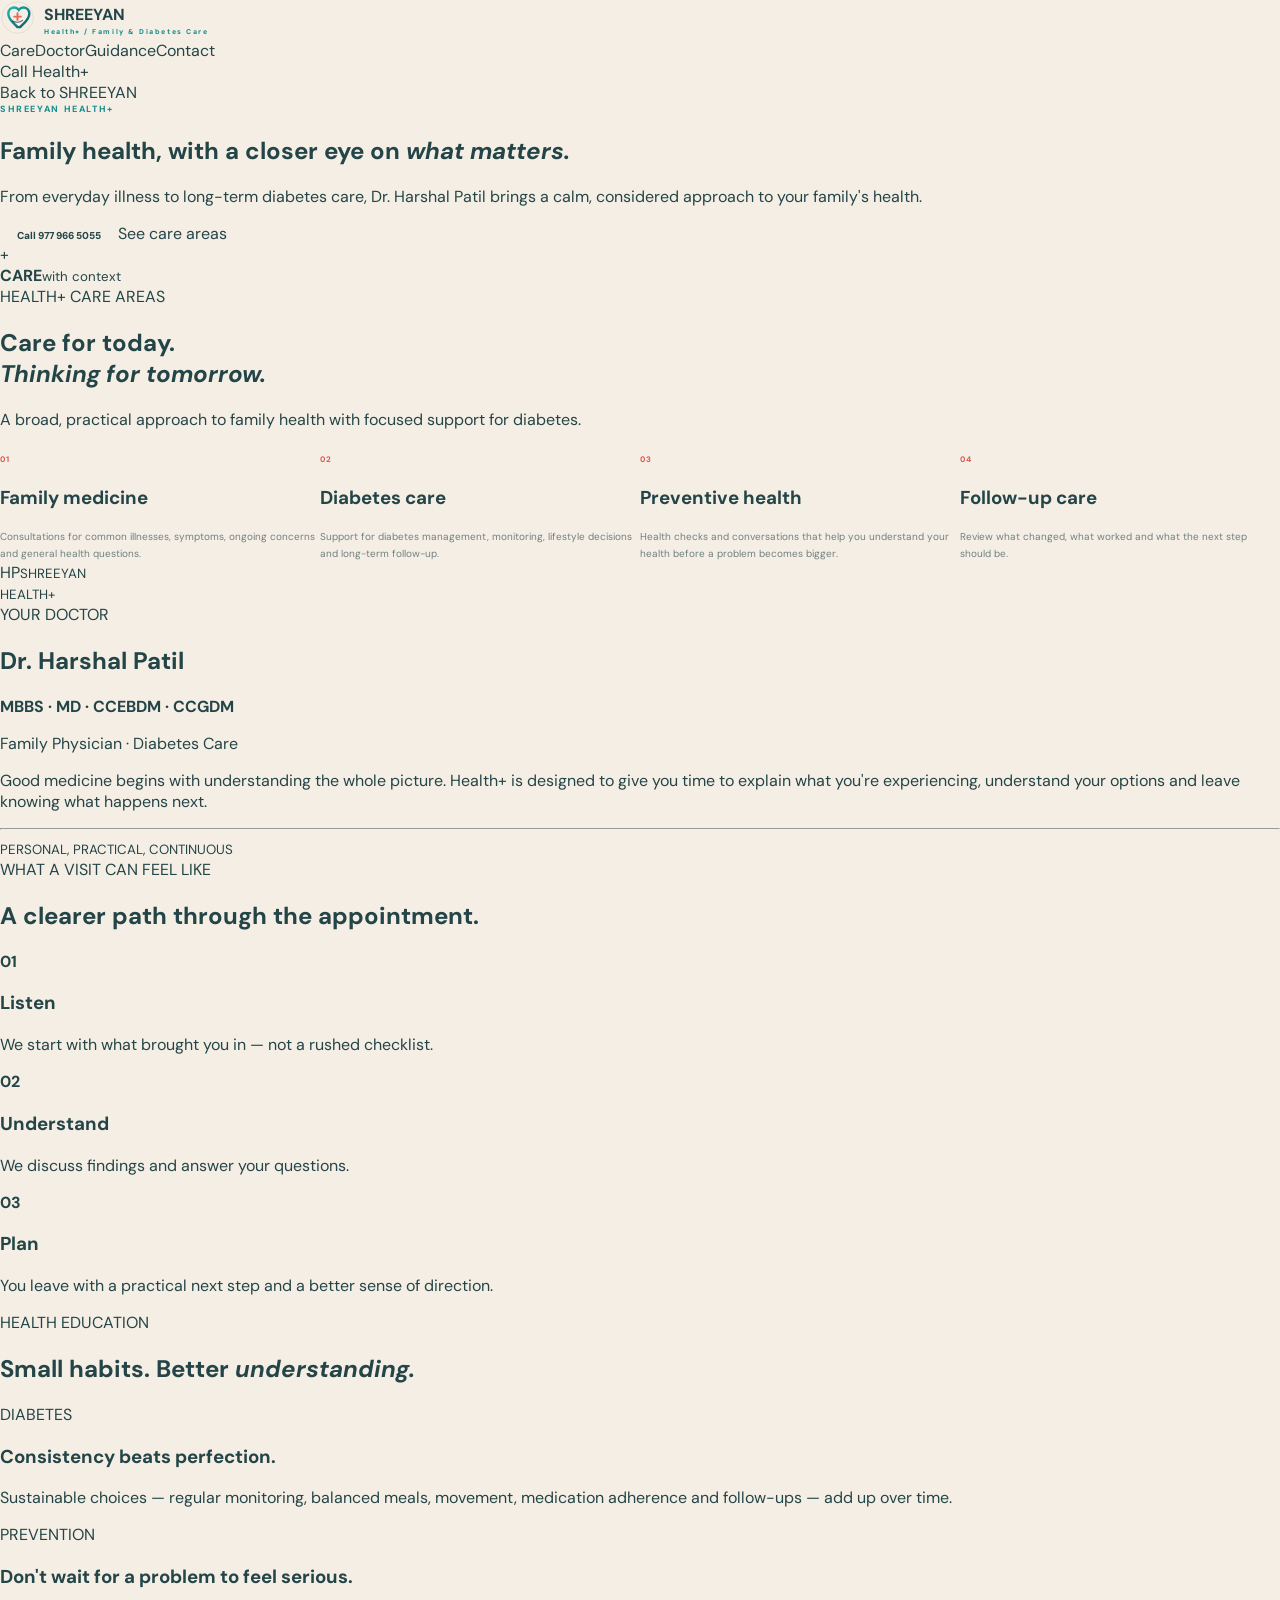
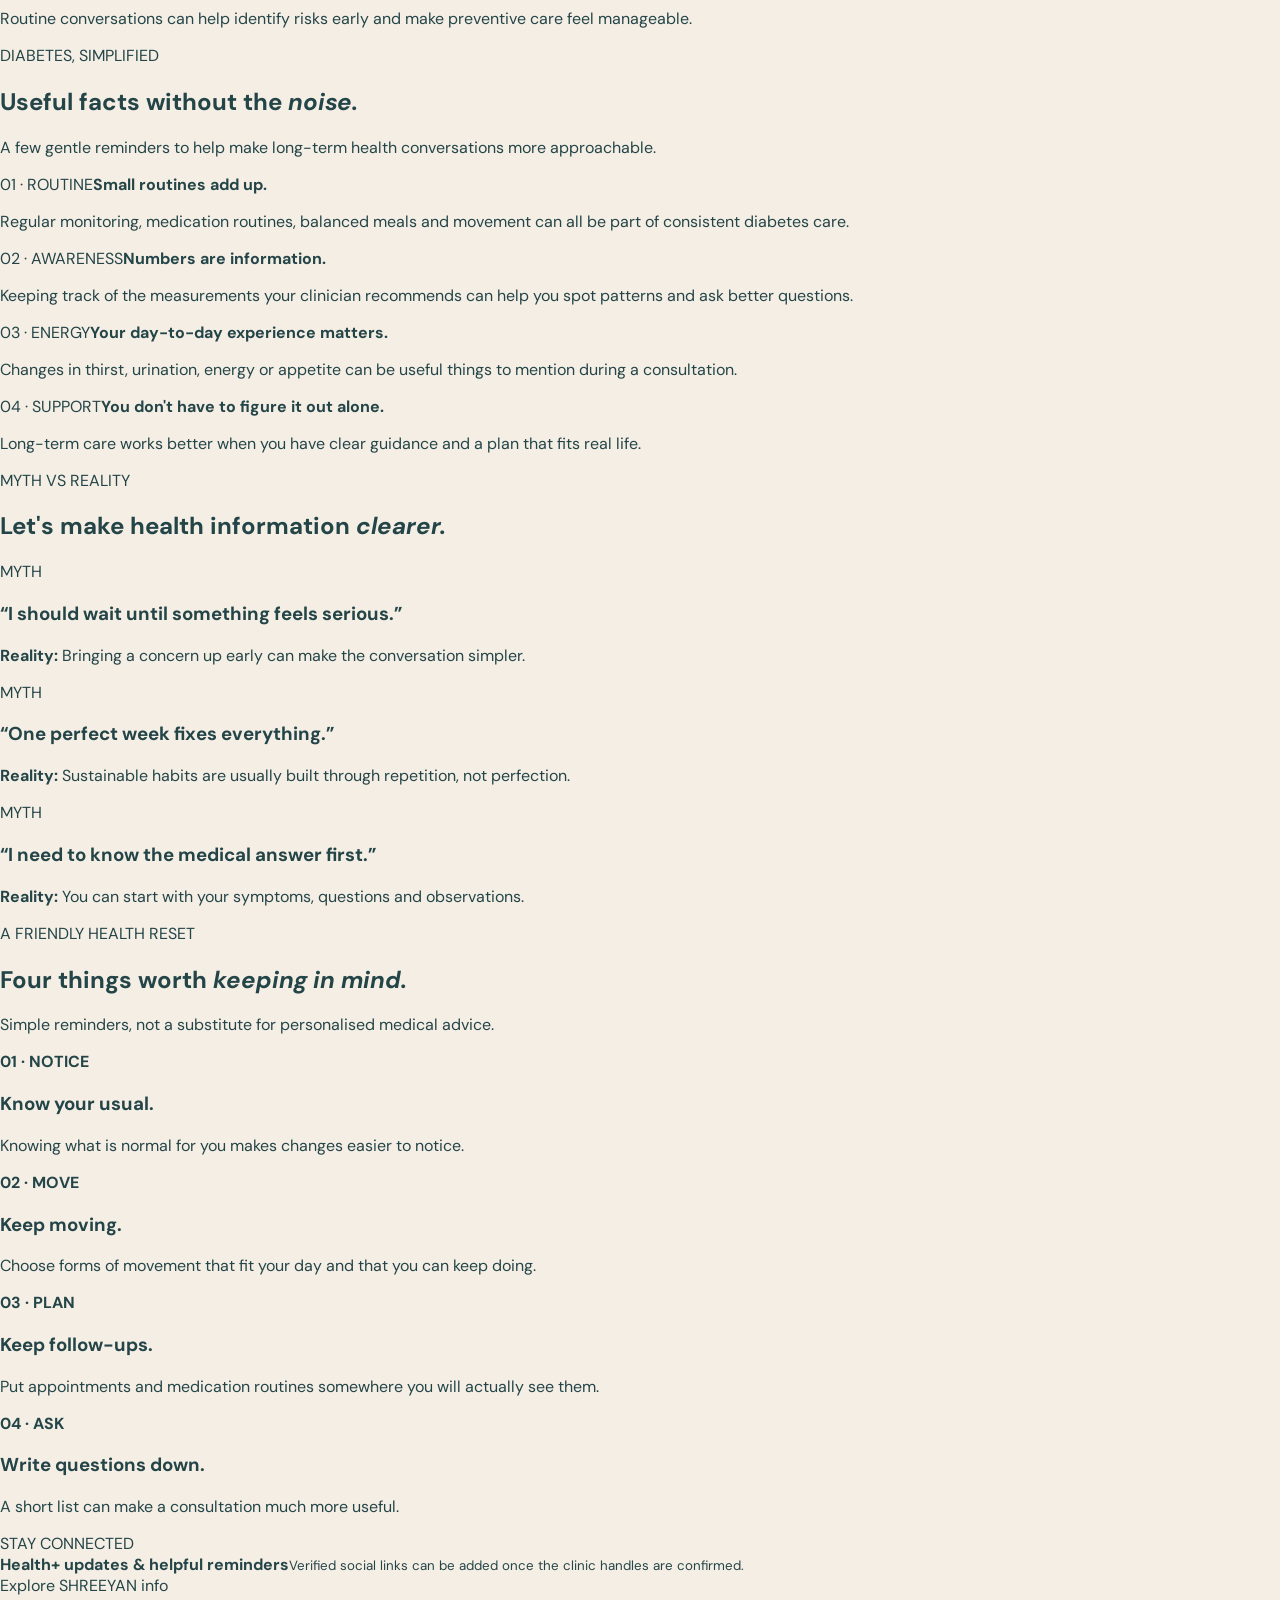
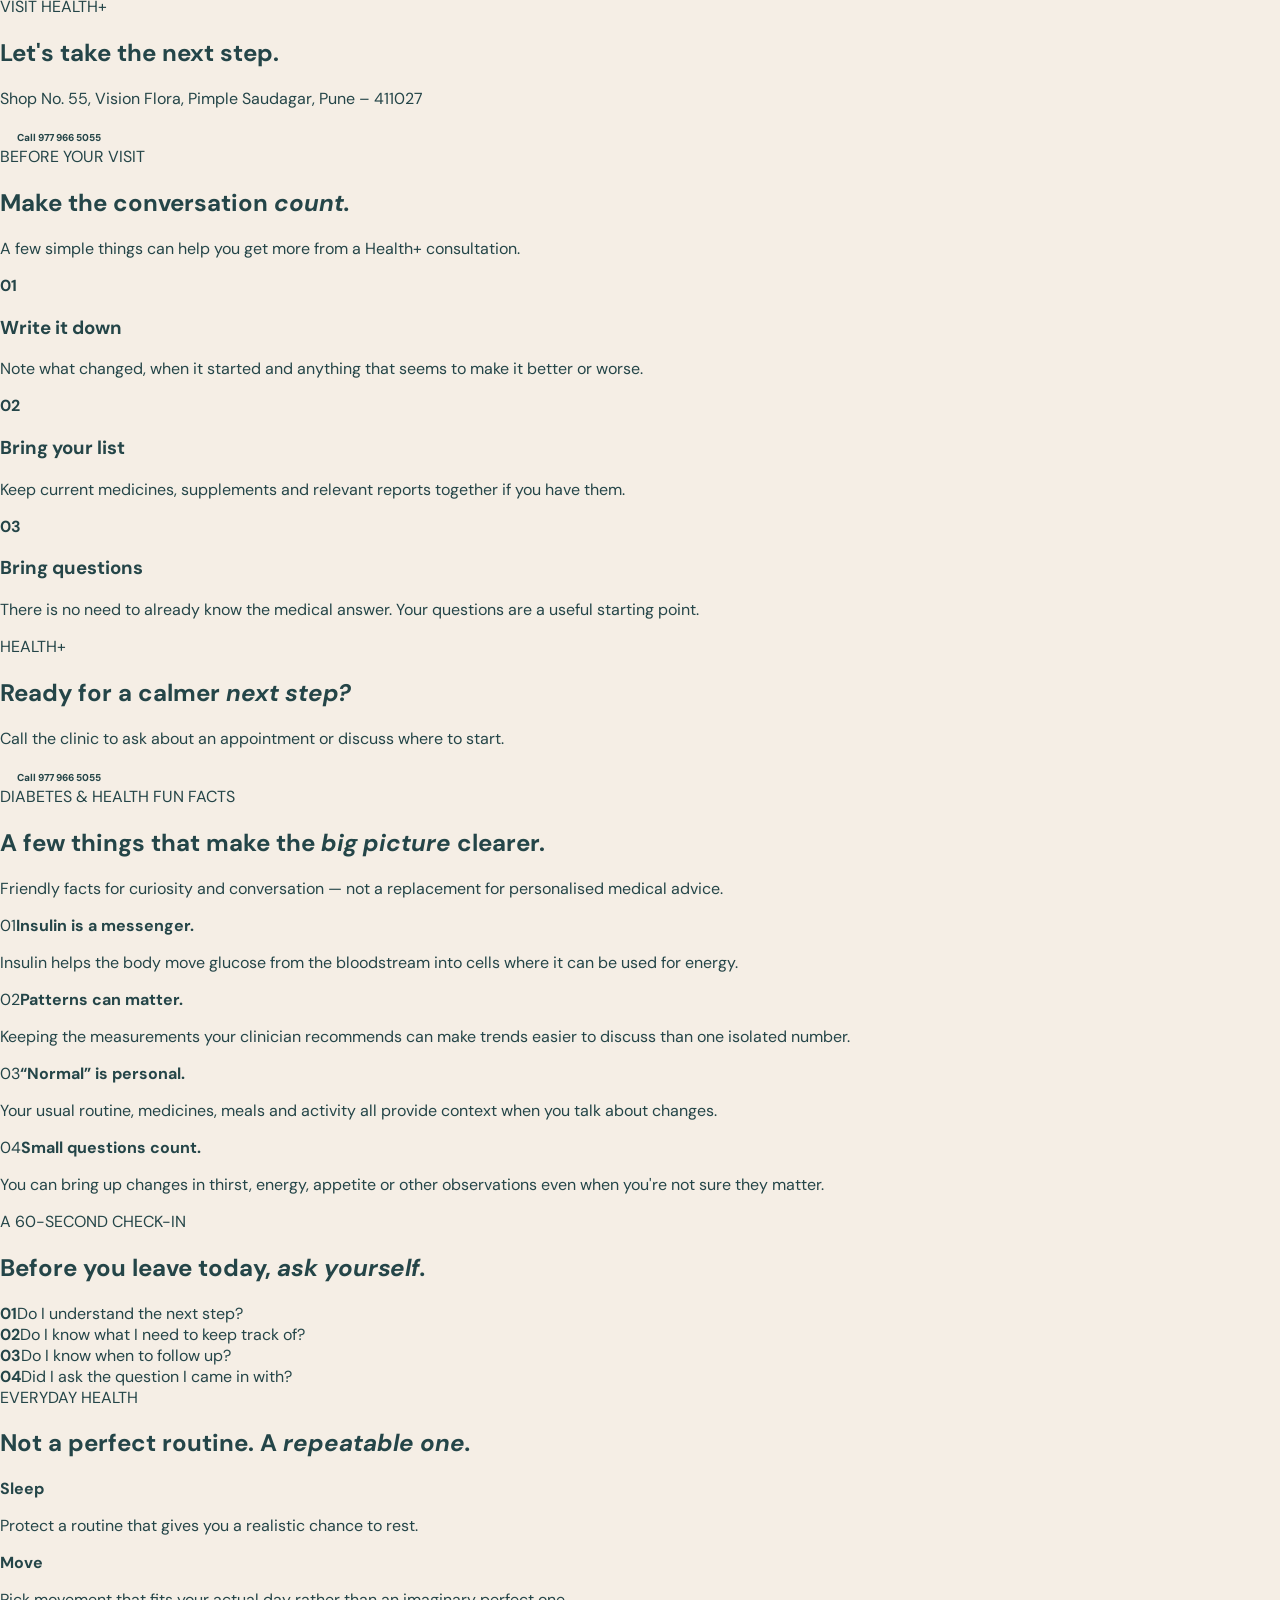
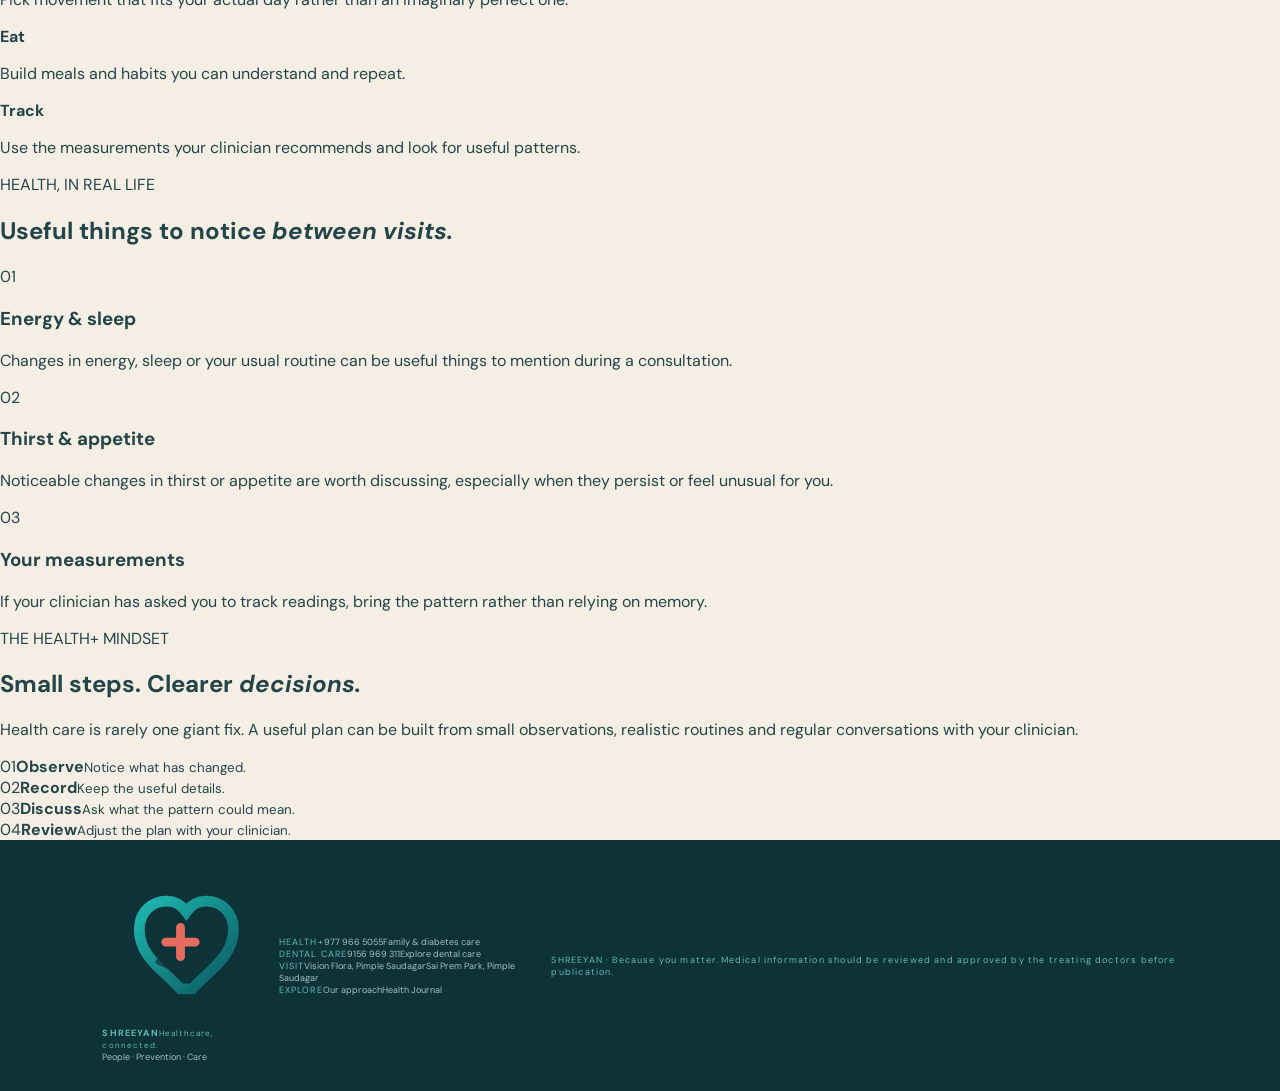
==== health.html @ 500ec654 "Update SHREEYAN Health+ to longer V4" ====
<!doctype html><html lang="en"><head><meta charset="utf-8"><meta name="viewport" content="width=device-width,initial-scale=1"><title>SHREEYAN Health+ — Family & Diabetes Care</title><meta name="description" content="SHREEYAN Health+ with Dr. Harshal Patil in Pimple Saudagar, Pune."><link rel="preconnect" href="https://fonts.googleapis.com"><link rel="preconnect" href="https://fonts.gstatic.com" crossorigin><link href="https://fonts.googleapis.com/css2?family=DM+Sans:wght@400;500;600;700&family=Manrope:wght@600;700;800&display=swap" rel="stylesheet"><link rel="stylesheet" href="styles.css"></head><body class="inner healthpage"><header><a class="brand" href="index.html"><span class="page-logo health-logo"><img src="assets/shreyan-mark.svg" alt="SHREEYAN logo"></span><span><b>SHREEYAN</b><small>Health+ / Family & Diabetes Care</small></span></a><nav><a href="#care">Care</a><a href="#doctor">Doctor</a><a href="#education">Guidance</a><a href="#contact">Contact</a></nav><a class="pill" href="tel:9779665055">Call Health+</a></header><section class="innerhero"><div><a class="back" href="index.html">Back to SHREEYAN</a><div class="eyebrow"><span class="eyebrow-dot"></span> SHREEYAN HEALTH+</div><h1>Family health, with a closer eye on <i>what matters.</i></h1><p>From everyday illness to long-term diabetes care, Dr. Harshal Patil brings a calm, considered approach to your family's health.</p><div class="actions"><a class="btn teal" href="tel:9779665055">Call 977 966 5055</a><a class="link" href="#care">See care areas</a></div></div><div class="innergraphic"><div class="healthcircle">+</div><div class="mini-note"><b>CARE</b><small>with context</small></div></div></section><section id="care" class="section"><div class="heading"><div><div class="kicker">HEALTH+ CARE AREAS</div><h2>Care for today.<br><i>Thinking for tomorrow.</i></h2></div><p>A broad, practical approach to family health with focused support for diabetes.</p></div><div class="services"><article><b>01</b><h3>Family medicine</h3><p>Consultations for common illnesses, symptoms, ongoing concerns and general health questions.</p></article><article><b>02</b><h3>Diabetes care</h3><p>Support for diabetes management, monitoring, lifestyle decisions and long-term follow-up.</p></article><article><b>03</b><h3>Preventive health</h3><p>Health checks and conversations that help you understand your health before a problem becomes bigger.</p></article><article><b>04</b><h3>Follow-up care</h3><p>Review what changed, what worked and what the next step should be.</p></article></div></section><section id="doctor" class="profile"><div class="profile-art"><span>HP</span><small>SHREEYAN<br>HEALTH+</small></div><div><div class="kicker">YOUR DOCTOR</div><h2>Dr. Harshal Patil</h2><b class="credentials">MBBS · MD · CCEBDM · CCGDM</b><p>Family Physician · Diabetes Care</p><p class="lead">Good medicine begins with understanding the whole picture. Health+ is designed to give you time to explain what you're experiencing, understand your options and leave knowing what happens next.</p><hr><small>PERSONAL, PRACTICAL, CONTINUOUS</small></div></section><section class="dark"><div class="section"><div class="kicker">WHAT A VISIT CAN FEEL LIKE</div><h2>A clearer path through the appointment.</h2><div class="timeline"><div><b>01</b><h3>Listen</h3><p>We start with what brought you in — not a rushed checklist.</p></div><div><b>02</b><h3>Understand</h3><p>We discuss findings and answer your questions.</p></div><div><b>03</b><h3>Plan</h3><p>You leave with a practical next step and a better sense of direction.</p></div></div></div></section><section id="education" class="section"><div class="kicker">HEALTH EDUCATION</div><h2>Small habits. Better <i>understanding.</i></h2><div class="education"><article><label>DIABETES</label><h3>Consistency beats perfection.</h3><p>Sustainable choices — regular monitoring, balanced meals, movement, medication adherence and follow-ups — add up over time.</p></article><article><label>PREVENTION</label><h3>Don't wait for a problem to feel serious.</h3><p>Routine conversations can help identify risks early and make preventive care feel manageable.</p></article></div></section><section class="section facts-section"><div class="heading"><div><div class="kicker">DIABETES, SIMPLIFIED</div><h2>Useful facts without the <i>noise.</i></h2></div><p>A few gentle reminders to help make long-term health conversations more approachable.</p></div><div class="fact-grid"><article class="fact-card"><span>01 · ROUTINE</span><b>Small routines add up.</b><p>Regular monitoring, medication routines, balanced meals and movement can all be part of consistent diabetes care.</p></article><article class="fact-card"><span>02 · AWARENESS</span><b>Numbers are information.</b><p>Keeping track of the measurements your clinician recommends can help you spot patterns and ask better questions.</p></article><article class="fact-card"><span>03 · ENERGY</span><b>Your day-to-day experience matters.</b><p>Changes in thirst, urination, energy or appetite can be useful things to mention during a consultation.</p></article><article class="fact-card"><span>04 · SUPPORT</span><b>You don't have to figure it out alone.</b><p>Long-term care works better when you have clear guidance and a plan that fits real life.</p></article></div></section><section class="section myth-section"><div class="kicker">MYTH VS REALITY</div><h2>Let's make health information <i>clearer.</i></h2><div class="myth-grid"><div><span>MYTH</span><h3>“I should wait until something feels serious.”</h3><p><b>Reality:</b> Bringing a concern up early can make the conversation simpler.</p></div><div><span>MYTH</span><h3>“One perfect week fixes everything.”</h3><p><b>Reality:</b> Sustainable habits are usually built through repetition, not perfection.</p></div><div><span>MYTH</span><h3>“I need to know the medical answer first.”</h3><p><b>Reality:</b> You can start with your symptoms, questions and observations.</p></div></div></section><section class="section routine-section"><div class="heading"><div><div class="kicker">A FRIENDLY HEALTH RESET</div><h2>Four things worth <i>keeping in mind.</i></h2></div><p>Simple reminders, not a substitute for personalised medical advice.</p></div><div class="routine-grid"><div><b>01 · NOTICE</b><h3>Know your usual.</h3><p>Knowing what is normal for you makes changes easier to notice.</p></div><div><b>02 · MOVE</b><h3>Keep moving.</h3><p>Choose forms of movement that fit your day and that you can keep doing.</p></div><div><b>03 · PLAN</b><h3>Keep follow-ups.</h3><p>Put appointments and medication routines somewhere you will actually see them.</p></div><div><b>04 · ASK</b><h3>Write questions down.</h3><p>A short list can make a consultation much more useful.</p></div></div></section><section class="inner-social"><div><div class="kicker">STAY CONNECTED</div><b>Health+ updates & helpful reminders</b><small>Verified social links can be added once the clinic handles are confirmed.</small></div><a href="index.html#facts">Explore SHREEYAN info <span class="social-symbol" aria-hidden="true"></span></a></section><section id="contact" class="contact"><div><div class="kicker">VISIT HEALTH+</div><h2>Let's take the next step.</h2><p>Shop No. 55, Vision Flora, Pimple Saudagar, Pune – 411027</p></div><a class="btn whitebtn" href="tel:9779665055">Call 977 966 5055</a></section><section class="section prep-section"><div class="heading"><div><div class="kicker">BEFORE YOUR VISIT</div><h2>Make the conversation <i>count.</i></h2></div><p>A few simple things can help you get more from a Health+ consultation.</p></div><div class="prep-grid"><div><b>01</b><h3>Write it down</h3><p>Note what changed, when it started and anything that seems to make it better or worse.</p></div><div><b>02</b><h3>Bring your list</h3><p>Keep current medicines, supplements and relevant reports together if you have them.</p></div><div><b>03</b><h3>Bring questions</h3><p>There is no need to already know the medical answer. Your questions are a useful starting point.</p></div></div></section><section class="section booking-section inner-booking"><div><div class="kicker">HEALTH+</div><h2>Ready for a calmer <i>next step?</i></h2><p>Call the clinic to ask about an appointment or discuss where to start.</p></div><a class="btn teal" href="tel:9779665055">Call 977 966 5055 <span class="btn-mark"></span></a></section><section class="section fun-facts-section inner-facts"><div class="heading"><div><div class="kicker">DIABETES & HEALTH FUN FACTS</div><h2>A few things that make the <i>big picture</i> clearer.</h2></div><p>Friendly facts for curiosity and conversation — not a replacement for personalised medical advice.</p></div><div class="fun-facts-grid"><article><span>01</span><b>Insulin is a messenger.</b><p>Insulin helps the body move glucose from the bloodstream into cells where it can be used for energy.</p></article><article><span>02</span><b>Patterns can matter.</b><p>Keeping the measurements your clinician recommends can make trends easier to discuss than one isolated number.</p></article><article><span>03</span><b>“Normal” is personal.</b><p>Your usual routine, medicines, meals and activity all provide context when you talk about changes.</p></article><article><span>04</span><b>Small questions count.</b><p>You can bring up changes in thirst, energy, appetite or other observations even when you're not sure they matter.</p></article></div></section><section class="section health-check-section"><div><div class="kicker">A 60-SECOND CHECK-IN</div><h2>Before you leave today, <i>ask yourself.</i></h2></div><div class="check-list"><div><b>01</b><span>Do I understand the next step?</span></div><div><b>02</b><span>Do I know what I need to keep track of?</span></div><div><b>03</b><span>Do I know when to follow up?</span></div><div><b>04</b><span>Did I ask the question I came in with?</span></div></div></section><section class="section everyday-section"><div class="kicker">EVERYDAY HEALTH</div><h2>Not a perfect routine. A <i>repeatable one.</i></h2><div class="everyday-grid"><article><b>Sleep</b><p>Protect a routine that gives you a realistic chance to rest.</p></article><article><b>Move</b><p>Pick movement that fits your actual day rather than an imaginary perfect one.</p></article><article><b>Eat</b><p>Build meals and habits you can understand and repeat.</p></article><article><b>Track</b><p>Use the measurements your clinician recommends and look for useful patterns.</p></article></div></section><section class="section v4-feature-section health-extra"><div class="kicker">HEALTH, IN REAL LIFE</div><h2>Useful things to notice <i>between visits.</i></h2><div class="v4-feature-grid"><article><div class="v4-num">01</div><h3>Energy & sleep</h3><p>Changes in energy, sleep or your usual routine can be useful things to mention during a consultation.</p></article><article><div class="v4-num">02</div><h3>Thirst & appetite</h3><p>Noticeable changes in thirst or appetite are worth discussing, especially when they persist or feel unusual for you.</p></article><article><div class="v4-num">03</div><h3>Your measurements</h3><p>If your clinician has asked you to track readings, bring the pattern rather than relying on memory.</p></article></div></section><section class="section v4-story-section health-story"><div class="v4-story-copy"><div class="kicker">THE HEALTH+ MINDSET</div><h2>Small steps. Clearer <i>decisions.</i></h2><p>Health care is rarely one giant fix. A useful plan can be built from small observations, realistic routines and regular conversations with your clinician.</p></div><div class="v4-story-steps"><div><span>01</span><b>Observe</b><small>Notice what has changed.</small></div><div><span>02</span><b>Record</b><small>Keep the useful details.</small></div><div><span>03</span><b>Discuss</b><small>Ask what the pattern could mean.</small></div><div><span>04</span><b>Review</b><small>Adjust the plan with your clinician.</small></div></div></section><footer class="site-footer"><div class="footer-top"><a class="footer-brand" href="index.html"><img src="assets/shreyan-mark.svg" alt="SHREEYAN logo"><span><b>SHREEYAN</b><small>Healthcare, connected.</small></span></a><div class="footer-tagline">People · Prevention · Care</div></div><div class="footer-grid"><div class="footer-col"><span class="footer-label">HEALTH+</span><a href="tel:9779665055">977 966 5055</a><a href="index.html#care">Family & diabetes care</a></div><div class="footer-col"><span class="footer-label">DENTAL CARE</span><a href="tel:9156969311">9156 969 311</a><a href="dental.html">Explore dental care</a></div><div class="footer-col"><span class="footer-label">VISIT</span><a href="index.html#visit">Vision Flora, Pimple Saudagar</a><a href="dental.html#contact">Sai Prem Park, Pimple Saudagar</a></div><div class="footer-col footer-col-lower"><span class="footer-label">EXPLORE</span><a href="index.html#approach">Our approach</a><a href="index.html#facts">Health Journal</a></div></div><div class="footer-bottom"><span>SHREEYAN · Because you matter.</span><span>Medical information should be reviewed and approved by the treating doctors before publication.</span></div></footer></body></html>
---- styles.css ----
*{box-sizing:border-box}html{scroll-behavior:smooth}body{margin:0;background:#f8fbfa;color:#123e45;font-family:"DM Sans",sans-serif}button,a{font:inherit}button{cursor:pointer}a{text-decoration:none;color:inherit}:root{--teal:#168f8e;--deep:#174b50;--soft:#dff1ed;--mint:#edf8f5;--red:#d9574f;--ink:#244548;--muted:#718080;--line:#d4e2de;--cream:#fffaf3;--sand:#f5eee5;--paper:#fffdf9}.scrollbar{position:fixed;top:0;left:0;height:3px;width:0;background:var(--red);z-index:100}.nav{position:fixed;z-index:50;top:16px;left:50%;transform:translateX(-50%);width:min(1160px,calc(100% - 28px));height:70px;padding:10px 15px 10px 12px;border:1px solid #d8e8e4;background:#ffffffec;backdrop-filter:blur(18px);border-radius:18px;display:flex;align-items:center;justify-content:space-between;box-shadow:0 14px 45px #164c5014}.brand{display:flex;align-items:center;gap:9px}.brand img{width:35px;height:35px}.brand strong{display:block;font:800 15px Manrope;letter-spacing:.04em}.brand small{display:block;font-size:7px;letter-spacing:.22em;color:var(--teal);font-weight:800;margin-top:2px}.navlinks{display:flex;gap:30px;font-size:11px;font-weight:800;color:#41676a}.navlinks a:hover{color:var(--teal)}.navbook,.btn{border:0;border-radius:12px;padding:13px 17px;font-size:10px;font-weight:800}.navbook{background:var(--deep);color:white}.navbook span,.btn span{margin-left:7px}.hamb{display:none;border:0;background:none;font-size:23px;color:var(--deep)}.hero{min-height:100svh;padding:145px 7vw 85px;display:grid;grid-template-columns:.9fr 1.1fr;gap:5vw;align-items:center;overflow:hidden;background:linear-gradient(135deg,#f9fcfb 45%,#eaf6f3 45%)}.eyebrow{font-size:9px;letter-spacing:.18em;font-weight:800;color:var(--teal)}.eyebrow i{display:inline-block;width:25px;height:1px;background:var(--red);vertical-align:middle;margin-right:8px}.hero h1{font:800 clamp(62px,7.3vw,102px)/.91 Manrope;letter-spacing:-.075em;margin:18px 0 25px;color:var(--deep)}h1 em,.display em{font-family:Georgia,serif;font-weight:400;color:var(--teal);letter-spacing:-.06em}.hero-lede{max-width:510px;color:var(--muted);font-size:16px;line-height:1.75}.hero-actions{display:flex;gap:10px;margin-top:28px;flex-wrap:wrap}.primary{background:var(--deep);color:#fff}.secondary{background:#fff;border:1px solid var(--line);color:var(--deep)}.btn:hover,.navbook:hover{transform:translateY(-2px)}.hero-note{margin-top:30px;border-top:1px solid var(--line);padding-top:15px;max-width:470px;font-size:10px;color:#6b7d7d;line-height:1.6}.hero-note span{display:inline-grid;place-items:center;width:23px;height:23px;border-radius:50%;background:var(--red);color:white;margin-right:8px}.hero-art{height:600px;position:relative}.teal-arch{position:absolute;right:-14%;top:-13%;width:94%;height:118%;background:var(--teal);border-radius:50% 0 0 50%;opacity:.97}.clinic-window{position:absolute;right:3%;top:8%;width:78%;height:515px;background:#f8fbfa;border-radius:22px;box-shadow:0 30px 80px #164c5033;overflow:hidden;transform:rotate(1deg)}.window-top{height:42px;padding:0 18px;display:flex;align-items:center;justify-content:space-between;border-bottom:1px solid var(--line);font-size:7px;letter-spacing:.15em;font-weight:800;color:#6c7e7f}.window-body{padding:35px}.window-heading small{font-size:8px;letter-spacing:.17em;color:var(--red);font-weight:800}.window-heading h2{font:800 31px/.98 Manrope;letter-spacing:-.05em;margin:10px 0 25px}.window-heading h2 em{font-family:Georgia,serif;font-weight:400;color:var(--teal)}.mini-choice{display:grid;grid-template-columns:1fr 1fr;gap:12px}.mini-card{min-height:245px;border:1px solid #cfe2de;border-radius:17px;text-align:left;padding:20px;position:relative;overflow:hidden;color:var(--deep)}.mini-card.health{background:#e0f1ed}.mini-card.dental{background:#fff3ef}.mini-card:before{content:"";position:absolute;width:180px;height:180px;border-radius:50%;right:-70px;bottom:-80px;background:#fff9;box-shadow:0 0 0 25px #fff4}.mini-card .number{font-size:8px;letter-spacing:.15em;color:var(--red);font-weight:800}.mini-card b{display:block;font:700 22px/1.05 Manrope;margin-top:70px;position:relative}.mini-card b strong{color:var(--teal)}.mini-card small{display:block;color:#647778;font-size:9px;line-height:1.4;margin-top:9px;max-width:150px;position:relative}.mini-card i{position:absolute;right:18px;bottom:18px;font-style:normal;font-size:17px}.window-foot{height:42px;padding:0 18px;border-top:1px solid var(--line);display:flex;justify-content:space-between;align-items:center;font-size:7px;letter-spacing:.12em;font-weight:800;color:#668082}.arch-label{position:absolute;left:0;bottom:58px;background:#fff;border-radius:0 18px 18px 0;padding:16px 22px;box-shadow:0 15px 40px #164c5020}.arch-label span{display:block;color:var(--teal);font-size:8px;letter-spacing:.18em;font-weight:800}.arch-label b{display:block;font:600 20px/1.05 Georgia,serif;margin-top:5px}.round-stamp{position:absolute;right:-1%;bottom:12px;width:105px;height:105px;border:1px dashed #fff;border-radius:50%;display:grid;place-items:center;text-align:center;color:#fff;font-size:8px;line-height:1.5;letter-spacing:.13em;font-weight:800;transform:rotate(11deg)}.brand-strip{background:var(--deep);color:#f5fbfa;display:flex;gap:26px;align-items:center;justify-content:center;flex-wrap:wrap;padding:18px 25px;font-size:9px;font-weight:800;letter-spacing:.14em}.brand-strip b{color:#e86c62}.intro{padding:120px 8vw 80px;background:#fff}.section-kicker{font-size:9px;letter-spacing:.2em;color:var(--red);font-weight:800}.intro-grid{display:grid;grid-template-columns:1.15fr .85fr;gap:9vw;margin-top:22px}.display{font:800 clamp(46px,5.5vw,72px)/.95 Manrope;letter-spacing:-.07em;margin:0;color:var(--deep)}.intro-copy{padding-top:10px;max-width:470px}.intro-copy p,.about-head>p,.section-head>p,.feature-copy>p,.visit-copy>p{color:var(--muted);line-height:1.8;font-size:13px}.text-link{display:inline-block;margin-top:22px;color:var(--teal);font-size:10px;font-weight:800}.practice-section{padding:45px 7vw 125px;background:#fff}.practice-grid{display:grid;grid-template-columns:1fr 1fr;gap:18px}.practice-card{min-height:590px;border-radius:28px;position:relative;overflow:hidden;padding:28px;isolation:isolate}.practice-card.health{background:#dff1ed}.practice-card.dental{background:#fff0ec}.practice-shape{position:absolute;z-index:-1;width:480px;height:480px;border-radius:50%;right:-160px;top:-120px;background:#72bbb4}.dental .practice-shape{background:#efaaa0}.practice-top{display:flex;justify-content:space-between;font-size:9px;font-weight:800;letter-spacing:.18em;color:#547274}.practice-content{position:relative;max-width:430px;margin-top:80px}.practice-content .eyebrow{color:var(--deep)}.practice-content h2{font:800 70px/.9 Manrope;letter-spacing:-.07em;margin:12px 0 10px}.health .practice-content h2 span{color:var(--red)}.practice-content h3{font:700 26px/1.1 Manrope;letter-spacing:-.04em;margin:0 0 18px}.practice-content h3 em{font-family:Georgia,serif;color:var(--red);font-weight:400}.practice-content>p{color:#587172;line-height:1.7;font-size:12px;max-width:370px}.card-link{margin-top:25px;border:0;background:var(--deep);color:white;border-radius:11px;padding:12px 15px;font-size:10px;font-weight:800}.practice-footer{position:absolute;left:28px;right:28px;bottom:24px;padding-top:14px;border-top:1px solid #7da7a380;font-size:8px;letter-spacing:.1em;font-weight:800;color:#557173}.dental .practice-footer{border-color:#d79a9280}.about{padding:125px 8vw;background:#eaf5f2}.about-head{display:grid;grid-template-columns:1fr 1.5fr .75fr;gap:5vw;align-items:end;margin-bottom:50px}.about-head>p{margin:0}.doctor-grid{display:grid;grid-template-columns:1fr 1fr;gap:18px}.doctor{background:#fff;border:1px solid #d3e5e1;border-radius:25px;overflow:hidden}.doctor-art{height:350px;position:relative;display:grid;place-items:center;overflow:hidden}.doctor-art span{position:absolute;left:20px;top:20px;font-size:8px;letter-spacing:.16em;font-weight:800}.doctor-art strong{font:500 130px Georgia;color:#ffffffb8}.health-art{background:linear-gradient(140deg,#d7eee9,#4ca7a1)}.dental-art{background:linear-gradient(140deg,#ffe2dc,#c8675f)}.curve{position:absolute;width:260px;height:260px;border:1px solid #fff8;border-radius:50%;right:-80px;bottom:-80px}.doctor-body{padding:25px}.doctor-body small{font-size:8px;letter-spacing:.15em;color:var(--teal);font-weight:800}.doctor-body h3{font:800 29px Manrope;letter-spacing:-.05em;margin:9px 0 4px}.doctor-body p{margin:0;color:var(--muted);font-size:11px}.doctor-body button{margin-top:20px;background:var(--deep);color:#fff;border:0;border-radius:10px;padding:11px 14px;font-size:9px;font-weight:800}.care{padding:125px 8vw;background:#fff}.section-head{display:grid;grid-template-columns:1.2fr .8fr;gap:7vw;align-items:end}.section-head>p{max-width:390px;margin:0}.care-tabs{display:flex;gap:8px;margin:45px 0 16px}.care-tabs button{border:1px solid var(--line);background:#fff;border-radius:999px;padding:11px 17px;font-size:10px;font-weight:800;color:#527073}.care-tabs button.active{background:var(--deep);color:#fff;border-color:var(--deep)}.care-panel{display:none;border:1px solid var(--line);border-radius:25px;padding:32px;background:#f6fbf9}.care-panel.active{display:block}.panel-intro{display:grid;grid-template-columns:55px 1fr 1fr;gap:25px;align-items:start;padding-bottom:28px;border-bottom:1px solid var(--line)}.panel-intro>span{color:var(--red);font-size:9px;font-weight:800}.panel-intro h3{font:700 25px/1.15 Manrope;letter-spacing:-.04em;margin:0}.panel-intro p{font-size:11px;line-height:1.7;color:var(--muted);margin:0}.services{display:grid;grid-template-columns:repeat(4,1fr);margin-top:1px}.services>div{padding:25px 18px;border-right:1px solid var(--line);min-height:190px}.services>div:last-child{border-right:0}.services b{font-size:8px;color:var(--red);letter-spacing:.15em}.services h4{font:700 17px Manrope;margin:42px 0 8px;letter-spacing:-.03em}.services p{font-size:10px;color:var(--muted);line-height:1.65;margin:0}.feature{padding:125px 8vw;background:var(--deep);color:#fff;display:grid;grid-template-columns:.85fr 1.15fr;gap:8vw}.feature-copy .eyebrow{color:#8bd2c9}.feature-copy .display{color:#fff;margin:15px 0 22px}.feature-copy>p{color:#a9c1c0;max-width:430px}.journal-stack{display:grid;gap:10px}.journal-stack article{background:#174f55;border:1px solid #ffffff18;border-radius:18px;padding:22px 24px;position:relative;transition:.25s}.journal-stack article:hover{transform:translateX(7px);background:#1a5b61}.journal-stack span{font-size:8px;letter-spacing:.15em;color:#8bd2c9;font-weight:800}.journal-stack h3{font:700 24px Manrope;letter-spacing:-.04em;margin:22px 0 6px}.journal-stack p{margin:0;color:#a6bdbc;font-size:10px}.journal-stack b{position:absolute;right:24px;bottom:23px;font-size:9px}.visit{padding:125px 8vw;background:#f3f7f4;display:grid;grid-template-columns:1fr 1fr;gap:8vw}.visit-art{min-height:520px;background:#d8ece8;border-radius:28px;position:relative;overflow:hidden}.map-lines{position:absolute;inset:-20%;background-image:linear-gradient(28deg,transparent 47%,#164c5010 48%,transparent 49%),linear-gradient(118deg,transparent 48%,#164c5010 49%,transparent 50%);background-size:80px 80px;transform:rotate(7deg)}.pin{position:absolute;left:50%;top:50%;transform:translate(-50%,-50%);width:82px;height:82px;background:var(--deep);color:#fff;border-radius:50% 50% 50% 8%;rotate:-45deg;display:grid;place-items:center;font:700 31px Manrope;box-shadow:0 25px 50px #164c5030}.pin::first-letter{rotate:45deg}.map-caption{position:absolute;bottom:20px;left:22px;font-size:8px;letter-spacing:.17em;font-weight:800;color:#4d7274}.visit-copy .display{margin:15px 0 32px}.address-card{border-top:1px solid var(--line);padding:17px 0;display:grid;grid-template-columns:1fr;gap:5px}.address-card small{font-size:8px;letter-spacing:.16em;color:var(--teal);font-weight:800}.address-card strong{font-size:14px}.address-card span{font-size:11px;color:var(--muted)}.address-card a{font-size:10px;color:var(--red);font-weight:800;margin-top:5px}.visit-copy>.btn{margin-top:20px}.faq{padding:125px 8vw;background:#e8f2ef;display:grid;grid-template-columns:.7fr 1.3fr;gap:8vw}.faq-list{border-top:1px solid #bdd2cd}.faq-list button{position:relative;width:100%;text-align:left;border:0;border-bottom:1px solid #bdd2cd;background:transparent;padding:22px 45px 22px 0;font:700 15px Manrope;color:var(--deep)}.faq-list button>span{position:absolute;right:0;top:17px;font-size:22px;font-weight:400;color:var(--teal)}.faq-list p{display:none;margin:0 0 5px;max-width:650px;font:400 11px/1.7 "DM Sans";color:var(--muted)}.faq-list button.open p{display:block}.faq-list button.open>span{rotate:45deg}.faq-head .display{margin-top:14px}footer{padding:28px 8vw;background:#0d3339;color:#a7c0bf;display:flex;align-items:center;justify-content:space-between;gap:20px;font-size:9px}footer strong{color:white;letter-spacing:.08em}footer span{color:#64bbb3;letter-spacing:.13em}footer p{margin:0}footer small{font-size:8px}.modal{position:fixed;inset:0;background:#0b3039b8;backdrop-filter:blur(8px);z-index:100;display:none;align-items:center;justify-content:center;padding:20px}.modal.show{display:flex}.modal-box{position:relative;width:min(620px,100%);max-height:90vh;overflow:auto;background:#fff;border-radius:25px;padding:38px;box-shadow:0 35px 100px #061f2433}.close{position:absolute;right:17px;top:14px;border:0;background:#edf5f3;width:35px;height:35px;border-radius:50%;font-size:23px;color:var(--deep)}.modal-box h2{font:800 40px/.98 Manrope;letter-spacing:-.06em;margin:13px 0}.modal-box h2 em{font-family:Georgia,serif;color:var(--teal);font-weight:400}.modal-box>div>p{color:var(--muted);font-size:12px;line-height:1.7}.modal-actions{display:flex;gap:8px;flex-wrap:wrap;margin-top:24px}.modal-actions a{padding:12px 15px;border-radius:10px;background:var(--deep);color:#fff;font-size:10px;font-weight:800}.modal-actions a.alt{background:#e8f3f0;color:var(--deep)}.modal-list{display:grid;gap:8px;margin-top:20px}.modal-list div{padding:13px 15px;background:#f2f8f6;border-radius:12px;font-size:10px;color:#657979;line-height:1.5}.modal-list b{display:block;color:var(--deep);font-size:10px;margin-bottom:3px}.toast{position:fixed;z-index:110;left:50%;bottom:24px;transform:translate(-50%,20px);background:var(--deep);color:#fff;padding:12px 16px;border-radius:10px;font-size:10px;opacity:0;pointer-events:none;transition:.25s}.toast.show{opacity:1;transform:translate(-50%,0)}.reveal{opacity:0;transform:translateY(22px);transition:.7s ease}.reveal.visible{opacity:1;transform:none}.btn,.navbook,.card-link,.doctor-body button,.care-tabs button{transition:.2s ease}@media(max-width:900px){.navlinks{display:none}.navbook{display:none}.hamb{display:block}.hero{grid-template-columns:1fr;padding:130px 6vw 70px;background:#f8fbfa}.hero-art{height:520px}.teal-arch{right:-25%;width:110%;height:110%}.clinic-window{right:5%;width:84%;height:445px}.window-body{padding:24px}.mini-card{min-height:200px}.mini-card b{margin-top:45px}.intro-grid,.practice-grid,.doctor-grid,.section-head,.feature,.visit,.faq{grid-template-columns:1fr}.about-head{grid-template-columns:1fr;gap:16px}.services{grid-template-columns:1fr 1fr}.services>div:nth-child(2){border-right:0}.services>div:nth-child(-n+2){border-bottom:1px solid var(--line)}.panel-intro{grid-template-columns:40px 1fr}.panel-intro p{grid-column:2}.faq{gap:40px}.feature{gap:45px}footer{flex-wrap:wrap}}@media(max-width:560px){.nav{top:10px;width:calc(100% - 18px)}.hero{padding:115px 5vw 55px}.hero h1{font-size:60px}.hero-lede{font-size:14px}.hero-art{height:430px}.clinic-window{width:90%;height:375px;right:0}.window-top{height:34px}.window-body{padding:18px}.window-heading h2{font-size:23px;margin-bottom:15px}.mini-choice{gap:7px}.mini-card{min-height:178px;padding:13px}.mini-card b{font-size:15px;margin-top:35px}.mini-card small{font-size:7px}.window-foot{font-size:5px;height:33px}.arch-label{bottom:27px;padding:11px 15px}.arch-label b{font-size:15px}.round-stamp{width:75px;height:75px;font-size:6px}.brand-strip{justify-content:flex-start;overflow:hidden;white-space:nowrap;flex-wrap:nowrap;font-size:7px;gap:15px}.intro,.about,.care,.feature,.visit,.faq{padding:85px 6vw}.practice-section{padding:20px 5vw 85px}.practice-card{min-height:520px;padding:22px}.practice-content{margin-top:60px}.practice-content h2{font-size:55px}.practice-content h3{font-size:21px}.practice-footer{left:22px;right:22px}.display{font-size:45px}.services{grid-template-columns:1fr}.services>div{border-right:0!important;border-bottom:1px solid var(--line)!important}.services>div:last-child{border-bottom:0!important}.doctor-art{height:270px}.doctor-art strong{font-size:100px}.modal-box{padding:28px 22px}.modal-box h2{font-size:33px}footer{padding:25px 6vw;display:grid}}
body{background:var(--sand);color:var(--ink)}
.hero{background:linear-gradient(135deg,#fffaf3 0%,#f7f1e8 52%,#e8f4f0 52%,#e8f4f0 100%)}
.nav{background:#fffaf3ec;border-color:#ded6cc;box-shadow:0 14px 45px #4c382414}
.hero-lede,.intro-copy p,.about-head>p,.section-head>p,.feature-copy>p,.visit-copy>p{color:#6f7775}
.intro,.practice-section,.care{background:#fffaf3}
.practice-card.health{background:#e1f0eb}
.practice-card.dental{background:#fff1eb}
.about{background:#e9f3f0}
.visit{background:#f3eee7}
.faq{background:#e8f1ee}
.brand-strip{background:#214c50}
.feature{background:#214c50}
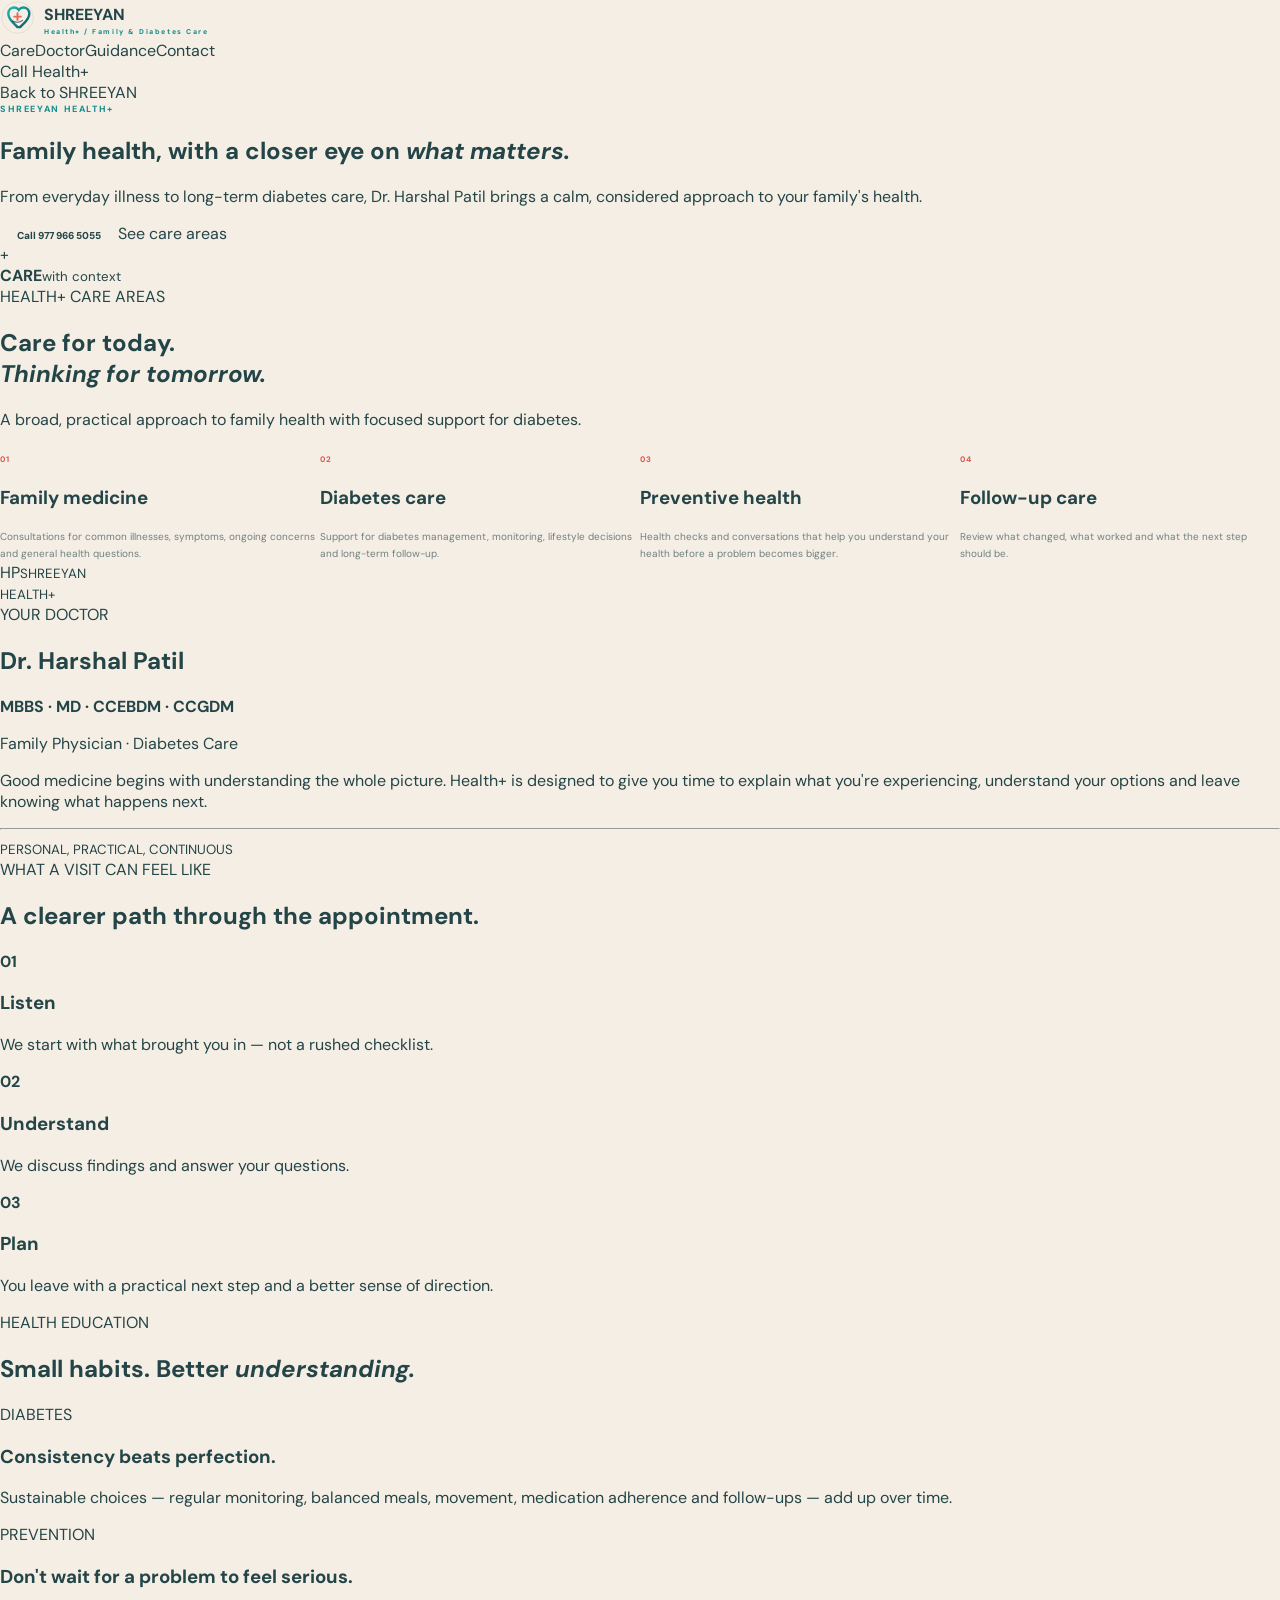
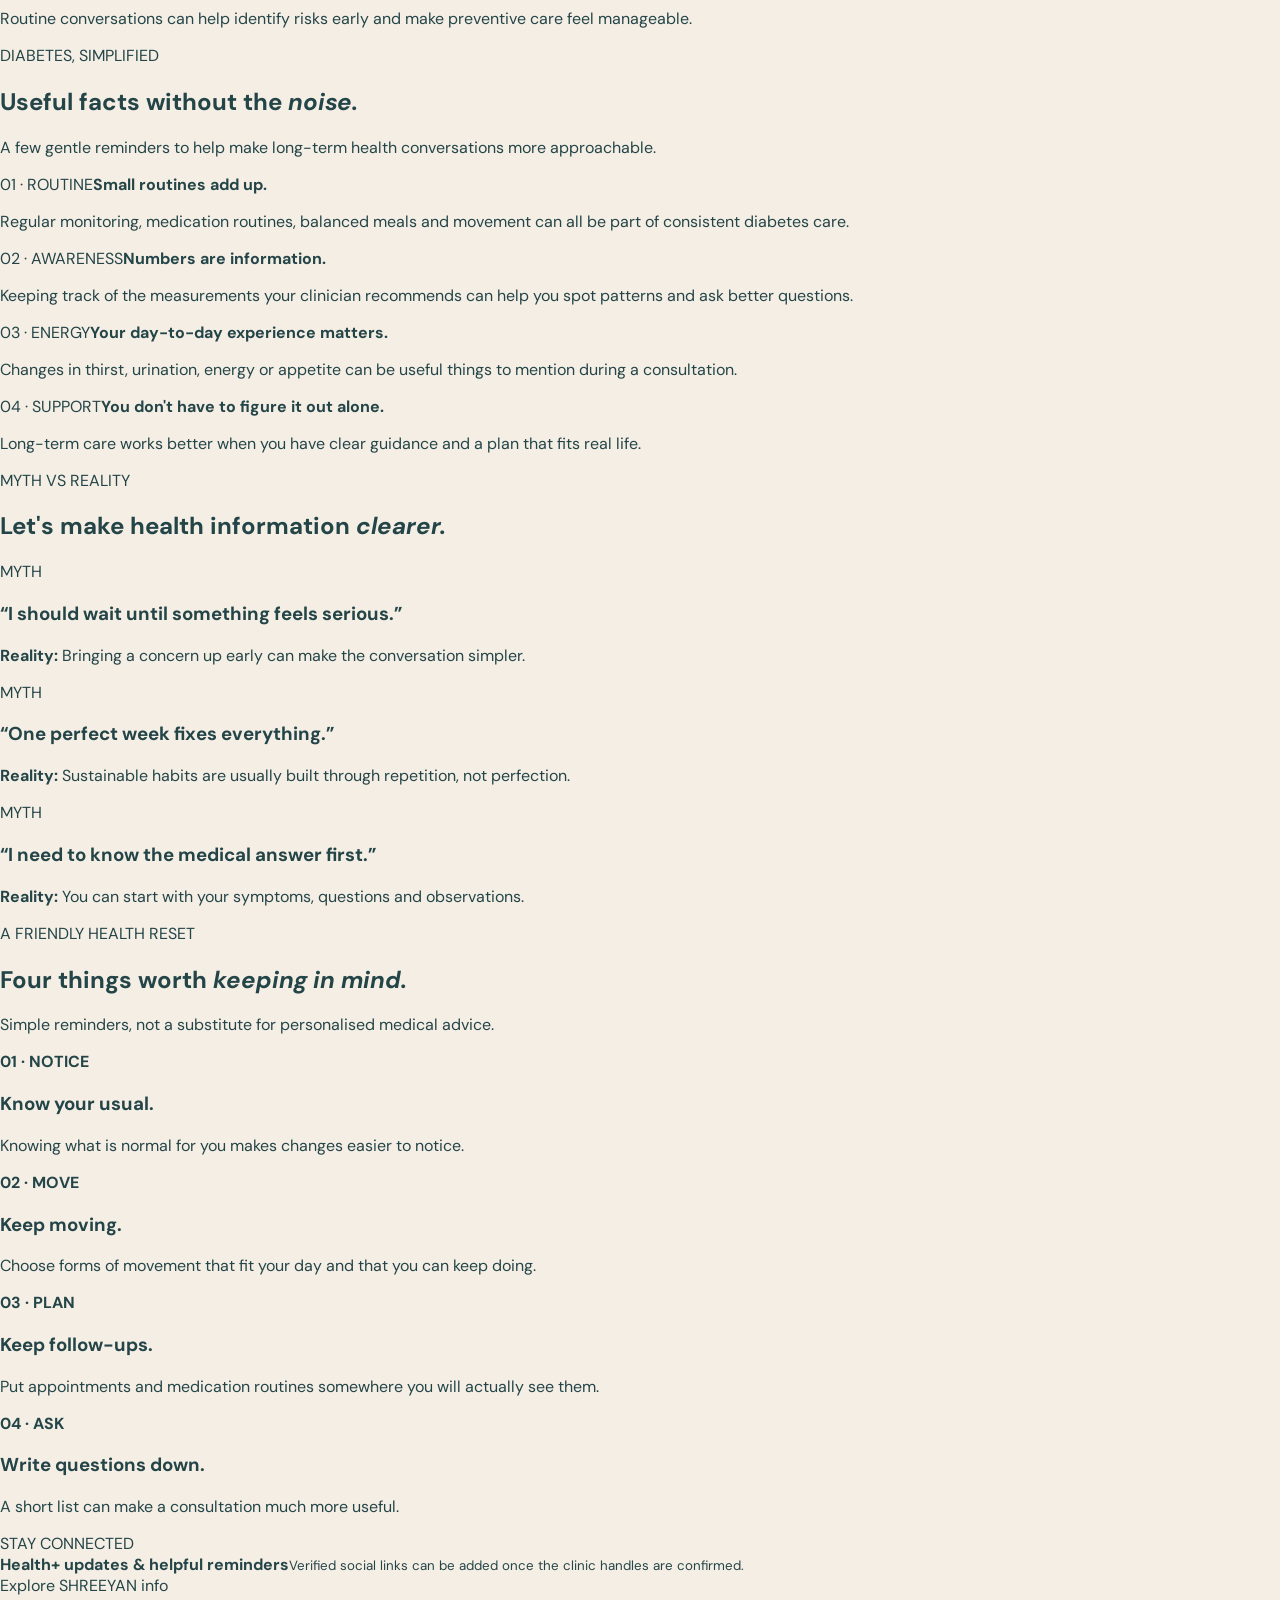
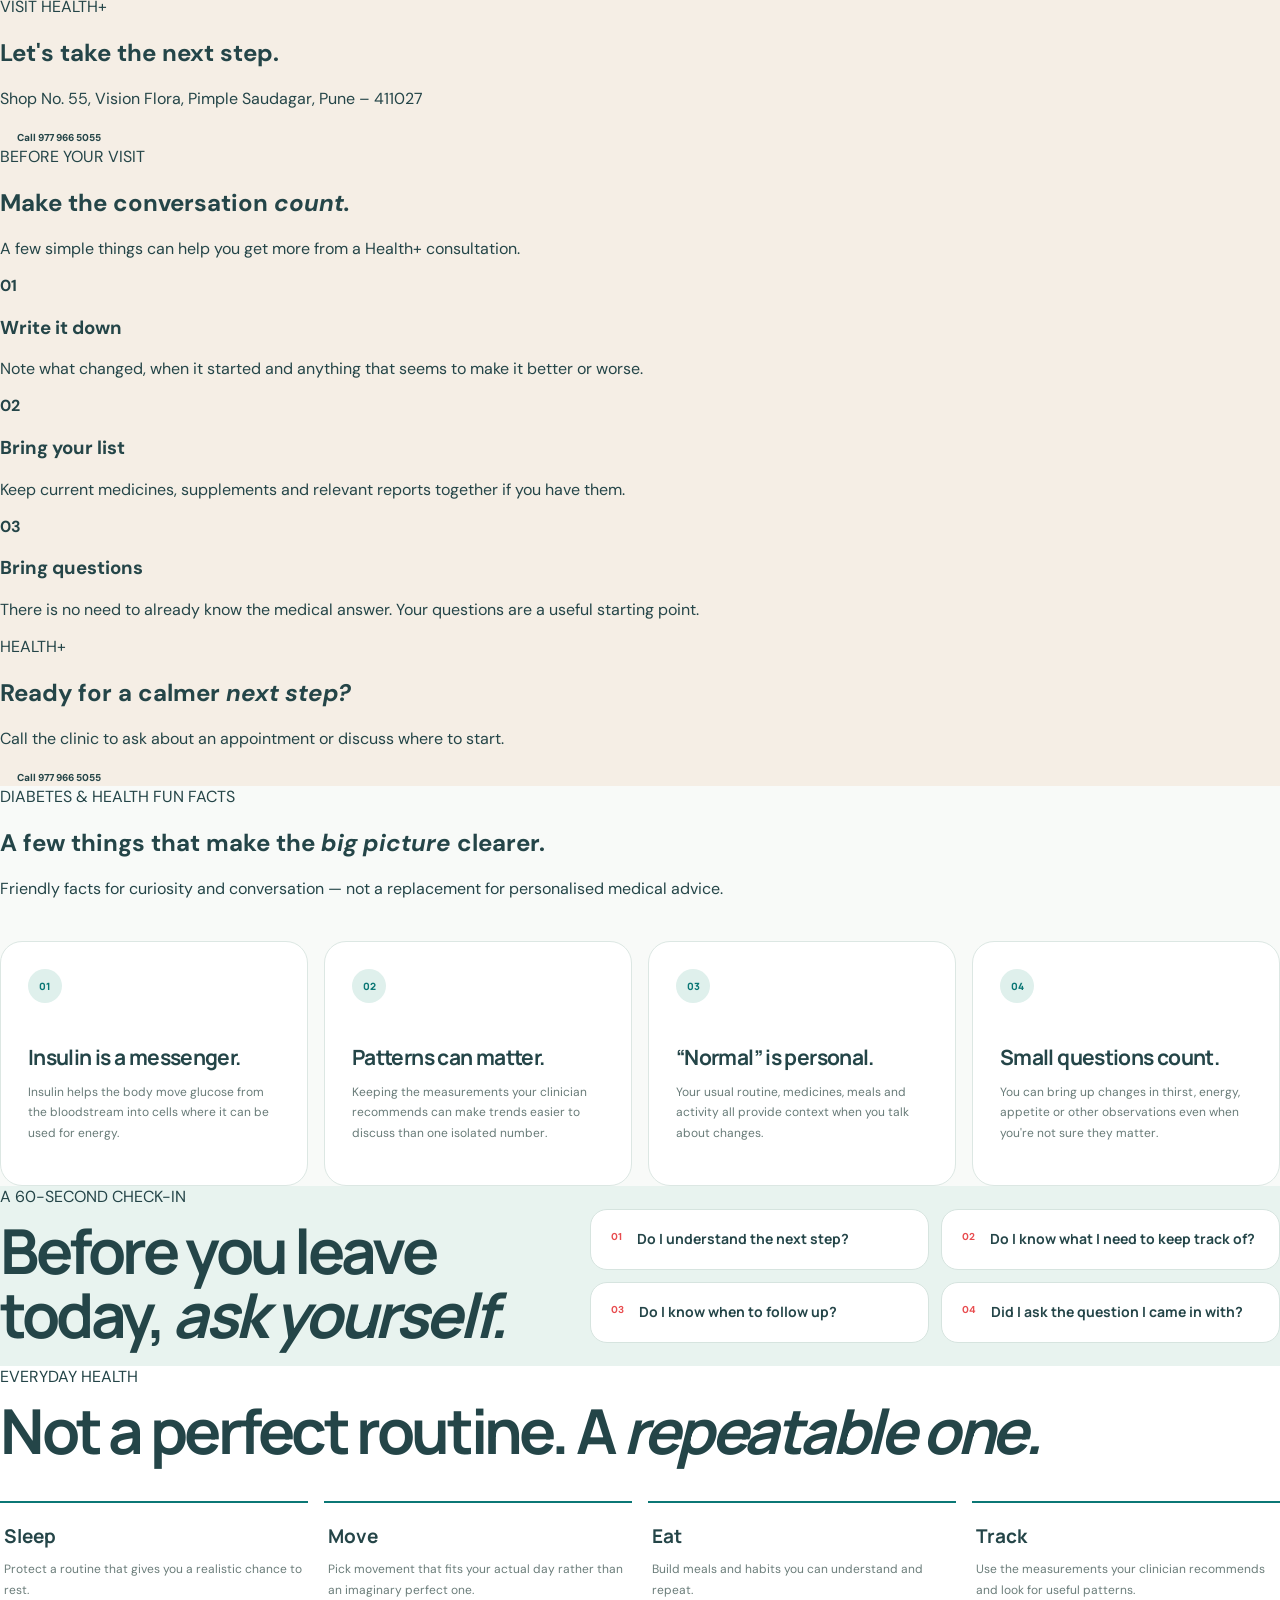
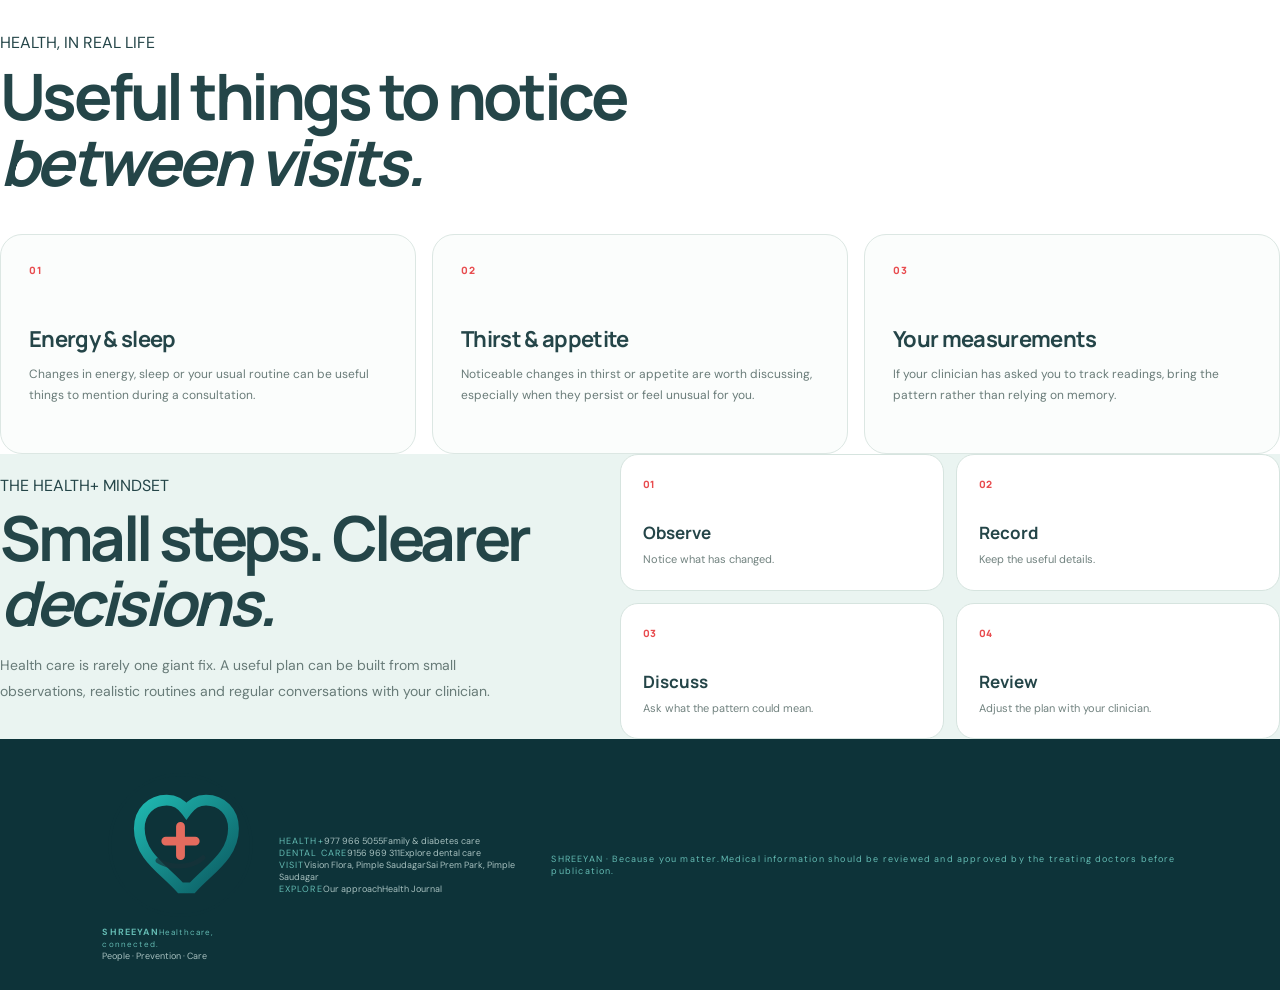
==== commit a535deab: "Load V4 styling on Health+" ====
--- a/health.html
+++ b/health.html
@@ -1 +1 @@
-<!doctype html><html lang="en"><head><meta charset="utf-8"><meta name="viewport" content="width=device-width,initial-scale=1"><title>SHREEYAN Health+ — Family & Diabetes Care</title><meta name="description" content="SHREEYAN Health+ with Dr. Harshal Patil in Pimple Saudagar, Pune."><link rel="preconnect" href="https://fonts.googleapis.com"><link rel="preconnect" href="https://fonts.gstatic.com" crossorigin><link href="https://fonts.googleapis.com/css2?family=DM+Sans:wght@400;500;600;700&family=Manrope:wght@600;700;800&display=swap" rel="stylesheet"><link rel="stylesheet" href="styles.css"></head><body class="inner healthpage"><header><a class="brand" href="index.html"><span class="page-logo health-logo"><img src="assets/shreyan-mark.svg" alt="SHREEYAN logo"></span><span><b>SHREEYAN</b><small>Health+ / Family & Diabetes Care</small></span></a><nav><a href="#care">Care</a><a href="#doctor">Doctor</a><a href="#education">Guidance</a><a href="#contact">Contact</a></nav><a class="pill" href="tel:9779665055">Call Health+</a></header><section class="innerhero"><div><a class="back" href="index.html">Back to SHREEYAN</a><div class="eyebrow"><span class="eyebrow-dot"></span> SHREEYAN HEALTH+</div><h1>Family health, with a closer eye on <i>what matters.</i></h1><p>From everyday illness to long-term diabetes care, Dr. Harshal Patil brings a calm, considered approach to your family's health.</p><div class="actions"><a class="btn teal" href="tel:9779665055">Call 977 966 5055</a><a class="link" href="#care">See care areas</a></div></div><div class="innergraphic"><div class="healthcircle">+</div><div class="mini-note"><b>CARE</b><small>with context</small></div></div></section><section id="care" class="section"><div class="heading"><div><div class="kicker">HEALTH+ CARE AREAS</div><h2>Care for today.<br><i>Thinking for tomorrow.</i></h2></div><p>A broad, practical approach to family health with focused support for diabetes.</p></div><div class="services"><article><b>01</b><h3>Family medicine</h3><p>Consultations for common illnesses, symptoms, ongoing concerns and general health questions.</p></article><article><b>02</b><h3>Diabetes care</h3><p>Support for diabetes management, monitoring, lifestyle decisions and long-term follow-up.</p></article><article><b>03</b><h3>Preventive health</h3><p>Health checks and conversations that help you understand your health before a problem becomes bigger.</p></article><article><b>04</b><h3>Follow-up care</h3><p>Review what changed, what worked and what the next step should be.</p></article></div></section><section id="doctor" class="profile"><div class="profile-art"><span>HP</span><small>SHREEYAN<br>HEALTH+</small></div><div><div class="kicker">YOUR DOCTOR</div><h2>Dr. Harshal Patil</h2><b class="credentials">MBBS · MD · CCEBDM · CCGDM</b><p>Family Physician · Diabetes Care</p><p class="lead">Good medicine begins with understanding the whole picture. Health+ is designed to give you time to explain what you're experiencing, understand your options and leave knowing what happens next.</p><hr><small>PERSONAL, PRACTICAL, CONTINUOUS</small></div></section><section class="dark"><div class="section"><div class="kicker">WHAT A VISIT CAN FEEL LIKE</div><h2>A clearer path through the appointment.</h2><div class="timeline"><div><b>01</b><h3>Listen</h3><p>We start with what brought you in — not a rushed checklist.</p></div><div><b>02</b><h3>Understand</h3><p>We discuss findings and answer your questions.</p></div><div><b>03</b><h3>Plan</h3><p>You leave with a practical next step and a better sense of direction.</p></div></div></div></section><section id="education" class="section"><div class="kicker">HEALTH EDUCATION</div><h2>Small habits. Better <i>understanding.</i></h2><div class="education"><article><label>DIABETES</label><h3>Consistency beats perfection.</h3><p>Sustainable choices — regular monitoring, balanced meals, movement, medication adherence and follow-ups — add up over time.</p></article><article><label>PREVENTION</label><h3>Don't wait for a problem to feel serious.</h3><p>Routine conversations can help identify risks early and make preventive care feel manageable.</p></article></div></section><section class="section facts-section"><div class="heading"><div><div class="kicker">DIABETES, SIMPLIFIED</div><h2>Useful facts without the <i>noise.</i></h2></div><p>A few gentle reminders to help make long-term health conversations more approachable.</p></div><div class="fact-grid"><article class="fact-card"><span>01 · ROUTINE</span><b>Small routines add up.</b><p>Regular monitoring, medication routines, balanced meals and movement can all be part of consistent diabetes care.</p></article><article class="fact-card"><span>02 · AWARENESS</span><b>Numbers are information.</b><p>Keeping track of the measurements your clinician recommends can help you spot patterns and ask better questions.</p></article><article class="fact-card"><span>03 · ENERGY</span><b>Your day-to-day experience matters.</b><p>Changes in thirst, urination, energy or appetite can be useful things to mention during a consultation.</p></article><article class="fact-card"><span>04 · SUPPORT</span><b>You don't have to figure it out alone.</b><p>Long-term care works better when you have clear guidance and a plan that fits real life.</p></article></div></section><section class="section myth-section"><div class="kicker">MYTH VS REALITY</div><h2>Let's make health information <i>clearer.</i></h2><div class="myth-grid"><div><span>MYTH</span><h3>“I should wait until something feels serious.”</h3><p><b>Reality:</b> Bringing a concern up early can make the conversation simpler.</p></div><div><span>MYTH</span><h3>“One perfect week fixes everything.”</h3><p><b>Reality:</b> Sustainable habits are usually built through repetition, not perfection.</p></div><div><span>MYTH</span><h3>“I need to know the medical answer first.”</h3><p><b>Reality:</b> You can start with your symptoms, questions and observations.</p></div></div></section><section class="section routine-section"><div class="heading"><div><div class="kicker">A FRIENDLY HEALTH RESET</div><h2>Four things worth <i>keeping in mind.</i></h2></div><p>Simple reminders, not a substitute for personalised medical advice.</p></div><div class="routine-grid"><div><b>01 · NOTICE</b><h3>Know your usual.</h3><p>Knowing what is normal for you makes changes easier to notice.</p></div><div><b>02 · MOVE</b><h3>Keep moving.</h3><p>Choose forms of movement that fit your day and that you can keep doing.</p></div><div><b>03 · PLAN</b><h3>Keep follow-ups.</h3><p>Put appointments and medication routines somewhere you will actually see them.</p></div><div><b>04 · ASK</b><h3>Write questions down.</h3><p>A short list can make a consultation much more useful.</p></div></div></section><section class="inner-social"><div><div class="kicker">STAY CONNECTED</div><b>Health+ updates & helpful reminders</b><small>Verified social links can be added once the clinic handles are confirmed.</small></div><a href="index.html#facts">Explore SHREEYAN info <span class="social-symbol" aria-hidden="true"></span></a></section><section id="contact" class="contact"><div><div class="kicker">VISIT HEALTH+</div><h2>Let's take the next step.</h2><p>Shop No. 55, Vision Flora, Pimple Saudagar, Pune – 411027</p></div><a class="btn whitebtn" href="tel:9779665055">Call 977 966 5055</a></section><section class="section prep-section"><div class="heading"><div><div class="kicker">BEFORE YOUR VISIT</div><h2>Make the conversation <i>count.</i></h2></div><p>A few simple things can help you get more from a Health+ consultation.</p></div><div class="prep-grid"><div><b>01</b><h3>Write it down</h3><p>Note what changed, when it started and anything that seems to make it better or worse.</p></div><div><b>02</b><h3>Bring your list</h3><p>Keep current medicines, supplements and relevant reports together if you have them.</p></div><div><b>03</b><h3>Bring questions</h3><p>There is no need to already know the medical answer. Your questions are a useful starting point.</p></div></div></section><section class="section booking-section inner-booking"><div><div class="kicker">HEALTH+</div><h2>Ready for a calmer <i>next step?</i></h2><p>Call the clinic to ask about an appointment or discuss where to start.</p></div><a class="btn teal" href="tel:9779665055">Call 977 966 5055 <span class="btn-mark"></span></a></section><section class="section fun-facts-section inner-facts"><div class="heading"><div><div class="kicker">DIABETES & HEALTH FUN FACTS</div><h2>A few things that make the <i>big picture</i> clearer.</h2></div><p>Friendly facts for curiosity and conversation — not a replacement for personalised medical advice.</p></div><div class="fun-facts-grid"><article><span>01</span><b>Insulin is a messenger.</b><p>Insulin helps the body move glucose from the bloodstream into cells where it can be used for energy.</p></article><article><span>02</span><b>Patterns can matter.</b><p>Keeping the measurements your clinician recommends can make trends easier to discuss than one isolated number.</p></article><article><span>03</span><b>“Normal” is personal.</b><p>Your usual routine, medicines, meals and activity all provide context when you talk about changes.</p></article><article><span>04</span><b>Small questions count.</b><p>You can bring up changes in thirst, energy, appetite or other observations even when you're not sure they matter.</p></article></div></section><section class="section health-check-section"><div><div class="kicker">A 60-SECOND CHECK-IN</div><h2>Before you leave today, <i>ask yourself.</i></h2></div><div class="check-list"><div><b>01</b><span>Do I understand the next step?</span></div><div><b>02</b><span>Do I know what I need to keep track of?</span></div><div><b>03</b><span>Do I know when to follow up?</span></div><div><b>04</b><span>Did I ask the question I came in with?</span></div></div></section><section class="section everyday-section"><div class="kicker">EVERYDAY HEALTH</div><h2>Not a perfect routine. A <i>repeatable one.</i></h2><div class="everyday-grid"><article><b>Sleep</b><p>Protect a routine that gives you a realistic chance to rest.</p></article><article><b>Move</b><p>Pick movement that fits your actual day rather than an imaginary perfect one.</p></article><article><b>Eat</b><p>Build meals and habits you can understand and repeat.</p></article><article><b>Track</b><p>Use the measurements your clinician recommends and look for useful patterns.</p></article></div></section><section class="section v4-feature-section health-extra"><div class="kicker">HEALTH, IN REAL LIFE</div><h2>Useful things to notice <i>between visits.</i></h2><div class="v4-feature-grid"><article><div class="v4-num">01</div><h3>Energy & sleep</h3><p>Changes in energy, sleep or your usual routine can be useful things to mention during a consultation.</p></article><article><div class="v4-num">02</div><h3>Thirst & appetite</h3><p>Noticeable changes in thirst or appetite are worth discussing, especially when they persist or feel unusual for you.</p></article><article><div class="v4-num">03</div><h3>Your measurements</h3><p>If your clinician has asked you to track readings, bring the pattern rather than relying on memory.</p></article></div></section><section class="section v4-story-section health-story"><div class="v4-story-copy"><div class="kicker">THE HEALTH+ MINDSET</div><h2>Small steps. Clearer <i>decisions.</i></h2><p>Health care is rarely one giant fix. A useful plan can be built from small observations, realistic routines and regular conversations with your clinician.</p></div><div class="v4-story-steps"><div><span>01</span><b>Observe</b><small>Notice what has changed.</small></div><div><span>02</span><b>Record</b><small>Keep the useful details.</small></div><div><span>03</span><b>Discuss</b><small>Ask what the pattern could mean.</small></div><div><span>04</span><b>Review</b><small>Adjust the plan with your clinician.</small></div></div></section><footer class="site-footer"><div class="footer-top"><a class="footer-brand" href="index.html"><img src="assets/shreyan-mark.svg" alt="SHREEYAN logo"><span><b>SHREEYAN</b><small>Healthcare, connected.</small></span></a><div class="footer-tagline">People · Prevention · Care</div></div><div class="footer-grid"><div class="footer-col"><span class="footer-label">HEALTH+</span><a href="tel:9779665055">977 966 5055</a><a href="index.html#care">Family & diabetes care</a></div><div class="footer-col"><span class="footer-label">DENTAL CARE</span><a href="tel:9156969311">9156 969 311</a><a href="dental.html">Explore dental care</a></div><div class="footer-col"><span class="footer-label">VISIT</span><a href="index.html#visit">Vision Flora, Pimple Saudagar</a><a href="dental.html#contact">Sai Prem Park, Pimple Saudagar</a></div><div class="footer-col footer-col-lower"><span class="footer-label">EXPLORE</span><a href="index.html#approach">Our approach</a><a href="index.html#facts">Health Journal</a></div></div><div class="footer-bottom"><span>SHREEYAN · Because you matter.</span><span>Medical information should be reviewed and approved by the treating doctors before publication.</span></div></footer></body></html>+<!doctype html><html lang="en"><head><meta charset="utf-8"><meta name="viewport" content="width=device-width,initial-scale=1"><title>SHREEYAN Health+ — Family & Diabetes Care</title><meta name="description" content="SHREEYAN Health+ with Dr. Harshal Patil in Pimple Saudagar, Pune."><link rel="preconnect" href="https://fonts.googleapis.com"><link rel="preconnect" href="https://fonts.gstatic.com" crossorigin><link href="https://fonts.googleapis.com/css2?family=DM+Sans:wght@400;500;600;700&family=Manrope:wght@600;700;800&display=swap" rel="stylesheet"><link rel="stylesheet" href="styles.css"><link rel="stylesheet" href="v4.css"></head><body class="inner healthpage"><header><a class="brand" href="index.html"><span class="page-logo health-logo"><img src="assets/shreyan-mark.svg" alt="SHREEYAN logo"></span><span><b>SHREEYAN</b><small>Health+ / Family & Diabetes Care</small></span></a><nav><a href="#care">Care</a><a href="#doctor">Doctor</a><a href="#education">Guidance</a><a href="#contact">Contact</a></nav><a class="pill" href="tel:9779665055">Call Health+</a></header><section class="innerhero"><div><a class="back" href="index.html">Back to SHREEYAN</a><div class="eyebrow"><span class="eyebrow-dot"></span> SHREEYAN HEALTH+</div><h1>Family health, with a closer eye on <i>what matters.</i></h1><p>From everyday illness to long-term diabetes care, Dr. Harshal Patil brings a calm, considered approach to your family's health.</p><div class="actions"><a class="btn teal" href="tel:9779665055">Call 977 966 5055</a><a class="link" href="#care">See care areas</a></div></div><div class="innergraphic"><div class="healthcircle">+</div><div class="mini-note"><b>CARE</b><small>with context</small></div></div></section><section id="care" class="section"><div class="heading"><div><div class="kicker">HEALTH+ CARE AREAS</div><h2>Care for today.<br><i>Thinking for tomorrow.</i></h2></div><p>A broad, practical approach to family health with focused support for diabetes.</p></div><div class="services"><article><b>01</b><h3>Family medicine</h3><p>Consultations for common illnesses, symptoms, ongoing concerns and general health questions.</p></article><article><b>02</b><h3>Diabetes care</h3><p>Support for diabetes management, monitoring, lifestyle decisions and long-term follow-up.</p></article><article><b>03</b><h3>Preventive health</h3><p>Health checks and conversations that help you understand your health before a problem becomes bigger.</p></article><article><b>04</b><h3>Follow-up care</h3><p>Review what changed, what worked and what the next step should be.</p></article></div></section><section id="doctor" class="profile"><div class="profile-art"><span>HP</span><small>SHREEYAN<br>HEALTH+</small></div><div><div class="kicker">YOUR DOCTOR</div><h2>Dr. Harshal Patil</h2><b class="credentials">MBBS · MD · CCEBDM · CCGDM</b><p>Family Physician · Diabetes Care</p><p class="lead">Good medicine begins with understanding the whole picture. Health+ is designed to give you time to explain what you're experiencing, understand your options and leave knowing what happens next.</p><hr><small>PERSONAL, PRACTICAL, CONTINUOUS</small></div></section><section class="dark"><div class="section"><div class="kicker">WHAT A VISIT CAN FEEL LIKE</div><h2>A clearer path through the appointment.</h2><div class="timeline"><div><b>01</b><h3>Listen</h3><p>We start with what brought you in — not a rushed checklist.</p></div><div><b>02</b><h3>Understand</h3><p>We discuss findings and answer your questions.</p></div><div><b>03</b><h3>Plan</h3><p>You leave with a practical next step and a better sense of direction.</p></div></div></div></section><section id="education" class="section"><div class="kicker">HEALTH EDUCATION</div><h2>Small habits. Better <i>understanding.</i></h2><div class="education"><article><label>DIABETES</label><h3>Consistency beats perfection.</h3><p>Sustainable choices — regular monitoring, balanced meals, movement, medication adherence and follow-ups — add up over time.</p></article><article><label>PREVENTION</label><h3>Don't wait for a problem to feel serious.</h3><p>Routine conversations can help identify risks early and make preventive care feel manageable.</p></article></div></section><section class="section facts-section"><div class="heading"><div><div class="kicker">DIABETES, SIMPLIFIED</div><h2>Useful facts without the <i>noise.</i></h2></div><p>A few gentle reminders to help make long-term health conversations more approachable.</p></div><div class="fact-grid"><article class="fact-card"><span>01 · ROUTINE</span><b>Small routines add up.</b><p>Regular monitoring, medication routines, balanced meals and movement can all be part of consistent diabetes care.</p></article><article class="fact-card"><span>02 · AWARENESS</span><b>Numbers are information.</b><p>Keeping track of the measurements your clinician recommends can help you spot patterns and ask better questions.</p></article><article class="fact-card"><span>03 · ENERGY</span><b>Your day-to-day experience matters.</b><p>Changes in thirst, urination, energy or appetite can be useful things to mention during a consultation.</p></article><article class="fact-card"><span>04 · SUPPORT</span><b>You don't have to figure it out alone.</b><p>Long-term care works better when you have clear guidance and a plan that fits real life.</p></article></div></section><section class="section myth-section"><div class="kicker">MYTH VS REALITY</div><h2>Let's make health information <i>clearer.</i></h2><div class="myth-grid"><div><span>MYTH</span><h3>“I should wait until something feels serious.”</h3><p><b>Reality:</b> Bringing a concern up early can make the conversation simpler.</p></div><div><span>MYTH</span><h3>“One perfect week fixes everything.”</h3><p><b>Reality:</b> Sustainable habits are usually built through repetition, not perfection.</p></div><div><span>MYTH</span><h3>“I need to know the medical answer first.”</h3><p><b>Reality:</b> You can start with your symptoms, questions and observations.</p></div></div></section><section class="section routine-section"><div class="heading"><div><div class="kicker">A FRIENDLY HEALTH RESET</div><h2>Four things worth <i>keeping in mind.</i></h2></div><p>Simple reminders, not a substitute for personalised medical advice.</p></div><div class="routine-grid"><div><b>01 · NOTICE</b><h3>Know your usual.</h3><p>Knowing what is normal for you makes changes easier to notice.</p></div><div><b>02 · MOVE</b><h3>Keep moving.</h3><p>Choose forms of movement that fit your day and that you can keep doing.</p></div><div><b>03 · PLAN</b><h3>Keep follow-ups.</h3><p>Put appointments and medication routines somewhere you will actually see them.</p></div><div><b>04 · ASK</b><h3>Write questions down.</h3><p>A short list can make a consultation much more useful.</p></div></div></section><section class="inner-social"><div><div class="kicker">STAY CONNECTED</div><b>Health+ updates & helpful reminders</b><small>Verified social links can be added once the clinic handles are confirmed.</small></div><a href="index.html#facts">Explore SHREEYAN info <span class="social-symbol" aria-hidden="true"></span></a></section><section id="contact" class="contact"><div><div class="kicker">VISIT HEALTH+</div><h2>Let's take the next step.</h2><p>Shop No. 55, Vision Flora, Pimple Saudagar, Pune – 411027</p></div><a class="btn whitebtn" href="tel:9779665055">Call 977 966 5055</a></section><section class="section prep-section"><div class="heading"><div><div class="kicker">BEFORE YOUR VISIT</div><h2>Make the conversation <i>count.</i></h2></div><p>A few simple things can help you get more from a Health+ consultation.</p></div><div class="prep-grid"><div><b>01</b><h3>Write it down</h3><p>Note what changed, when it started and anything that seems to make it better or worse.</p></div><div><b>02</b><h3>Bring your list</h3><p>Keep current medicines, supplements and relevant reports together if you have them.</p></div><div><b>03</b><h3>Bring questions</h3><p>There is no need to already know the medical answer. Your questions are a useful starting point.</p></div></div></section><section class="section booking-section inner-booking"><div><div class="kicker">HEALTH+</div><h2>Ready for a calmer <i>next step?</i></h2><p>Call the clinic to ask about an appointment or discuss where to start.</p></div><a class="btn teal" href="tel:9779665055">Call 977 966 5055 <span class="btn-mark"></span></a></section><section class="section fun-facts-section inner-facts"><div class="heading"><div><div class="kicker">DIABETES & HEALTH FUN FACTS</div><h2>A few things that make the <i>big picture</i> clearer.</h2></div><p>Friendly facts for curiosity and conversation — not a replacement for personalised medical advice.</p></div><div class="fun-facts-grid"><article><span>01</span><b>Insulin is a messenger.</b><p>Insulin helps the body move glucose from the bloodstream into cells where it can be used for energy.</p></article><article><span>02</span><b>Patterns can matter.</b><p>Keeping the measurements your clinician recommends can make trends easier to discuss than one isolated number.</p></article><article><span>03</span><b>“Normal” is personal.</b><p>Your usual routine, medicines, meals and activity all provide context when you talk about changes.</p></article><article><span>04</span><b>Small questions count.</b><p>You can bring up changes in thirst, energy, appetite or other observations even when you're not sure they matter.</p></article></div></section><section class="section health-check-section"><div><div class="kicker">A 60-SECOND CHECK-IN</div><h2>Before you leave today, <i>ask yourself.</i></h2></div><div class="check-list"><div><b>01</b><span>Do I understand the next step?</span></div><div><b>02</b><span>Do I know what I need to keep track of?</span></div><div><b>03</b><span>Do I know when to follow up?</span></div><div><b>04</b><span>Did I ask the question I came in with?</span></div></div></section><section class="section everyday-section"><div class="kicker">EVERYDAY HEALTH</div><h2>Not a perfect routine. A <i>repeatable one.</i></h2><div class="everyday-grid"><article><b>Sleep</b><p>Protect a routine that gives you a realistic chance to rest.</p></article><article><b>Move</b><p>Pick movement that fits your actual day rather than an imaginary perfect one.</p></article><article><b>Eat</b><p>Build meals and habits you can understand and repeat.</p></article><article><b>Track</b><p>Use the measurements your clinician recommends and look for useful patterns.</p></article></div></section><section class="section v4-feature-section health-extra"><div class="kicker">HEALTH, IN REAL LIFE</div><h2>Useful things to notice <i>between visits.</i></h2><div class="v4-feature-grid"><article><div class="v4-num">01</div><h3>Energy & sleep</h3><p>Changes in energy, sleep or your usual routine can be useful things to mention during a consultation.</p></article><article><div class="v4-num">02</div><h3>Thirst & appetite</h3><p>Noticeable changes in thirst or appetite are worth discussing, especially when they persist or feel unusual for you.</p></article><article><div class="v4-num">03</div><h3>Your measurements</h3><p>If your clinician has asked you to track readings, bring the pattern rather than relying on memory.</p></article></div></section><section class="section v4-story-section health-story"><div class="v4-story-copy"><div class="kicker">THE HEALTH+ MINDSET</div><h2>Small steps. Clearer <i>decisions.</i></h2><p>Health care is rarely one giant fix. A useful plan can be built from small observations, realistic routines and regular conversations with your clinician.</p></div><div class="v4-story-steps"><div><span>01</span><b>Observe</b><small>Notice what has changed.</small></div><div><span>02</span><b>Record</b><small>Keep the useful details.</small></div><div><span>03</span><b>Discuss</b><small>Ask what the pattern could mean.</small></div><div><span>04</span><b>Review</b><small>Adjust the plan with your clinician.</small></div></div></section><footer class="site-footer"><div class="footer-top"><a class="footer-brand" href="index.html"><img src="assets/shreyan-mark.svg" alt="SHREEYAN logo"><span><b>SHREEYAN</b><small>Healthcare, connected.</small></span></a><div class="footer-tagline">People · Prevention · Care</div></div><div class="footer-grid"><div class="footer-col"><span class="footer-label">HEALTH+</span><a href="tel:9779665055">977 966 5055</a><a href="index.html#care">Family & diabetes care</a></div><div class="footer-col"><span class="footer-label">DENTAL CARE</span><a href="tel:9156969311">9156 969 311</a><a href="dental.html">Explore dental care</a></div><div class="footer-col"><span class="footer-label">VISIT</span><a href="index.html#visit">Vision Flora, Pimple Saudagar</a><a href="dental.html#contact">Sai Prem Park, Pimple Saudagar</a></div><div class="footer-col footer-col-lower"><span class="footer-label">EXPLORE</span><a href="index.html#approach">Our approach</a><a href="index.html#facts">Health Journal</a></div></div><div class="footer-bottom"><span>SHREEYAN · Because you matter.</span><span>Medical information should be reviewed and approved by the treating doctors before publication.</span></div></footer></body></html>
--- a/v4.css
+++ b/v4.css
@@ -0,0 +1 @@
+.fun-facts-section{background:#f8faf8}.fun-facts-grid{display:grid;grid-template-columns:repeat(4,1fr);gap:16px;margin-top:42px}.fun-facts-grid article{background:#fff;border:1px solid #dce7e3;border-radius:22px;padding:27px;min-height:245px;transition:transform .25s ease,box-shadow .25s ease}.fun-facts-grid article:hover{transform:translateY(-5px);box-shadow:0 18px 38px rgba(23,61,61,.08)}.fun-facts-grid span{display:grid;place-items:center;width:34px;height:34px;border-radius:50%;background:#dff0ec;color:#0b7775;font:800 10px Manrope}.fun-facts-grid b{display:block;font:700 21px/1.2 Manrope;letter-spacing:-.03em;margin:42px 0 11px}.fun-facts-grid p{font-size:12px;line-height:1.7;color:#687b78}.little-things-section{display:grid;grid-template-columns:.9fr 1.1fr;gap:90px;align-items:center;background:#eaf4f1}.little-things-copy h2,.quick-picks-section h2,.health-check-section h2,.everyday-section h2,.smile-check-section h2,.smile-notes-section h2{font:700 clamp(42px,5vw,62px)/1.04 Manrope;letter-spacing:-.055em;margin:12px 0 18px}.little-things-copy p,.smile-check-section>div:first-child p{color:#667976;line-height:1.8;font-size:14px;max-width:560px}.little-things-list{display:grid;gap:12px}.little-things-list div{background:#fff;border:1px solid #d6e4df;border-radius:18px;padding:20px 22px;display:grid;grid-template-columns:40px 1fr;column-gap:12px}.little-things-list b{grid-row:span 2;color:#e84c4f;font-size:10px}.little-things-list span{font:700 17px Manrope}.little-things-list small{color:#70817f;font-size:11px;margin-top:5px}.quick-picks-section{background:#fff}.quick-picks-grid{display:grid;grid-template-columns:repeat(3,1fr);gap:16px;margin-top:38px}.quick-picks-grid div{border-radius:20px;padding:24px;background:#f1f7f4;border:1px solid #dce7e3}.quick-picks-grid b{font:700 18px Manrope}.quick-picks-grid p{font-size:11px;color:#6e817e;margin-top:16px}.health-check-section{display:grid;grid-template-columns:.85fr 1.15fr;gap:80px;align-items:center;background:#e8f3ef}.check-list{display:grid;grid-template-columns:1fr 1fr;gap:12px}.check-list div{background:#fff;border-radius:17px;padding:20px;display:flex;gap:15px;align-items:flex-start;border:1px solid #d6e4df}.check-list b{color:#e84c4f;font-size:10px}.check-list span{font:700 14px/1.35 Manrope}.everyday-section{background:#fff}.everyday-grid{display:grid;grid-template-columns:repeat(4,1fr);gap:16px;margin-top:38px}.everyday-grid article{border-top:2px solid #0b7775;padding:20px 4px}.everyday-grid b{font:700 19px Manrope}.everyday-grid p{font-size:12px;line-height:1.7;color:#6b7d7a;margin-top:10px}.dental-facts{background:#f7e4e1}.smile-check-section{display:grid;grid-template-columns:.85fr 1.15fr;gap:80px;align-items:center;background:#fff}.smile-checks{display:grid;gap:12px}.smile-checks div{background:#f7e4e1;border-radius:18px;padding:20px 22px;display:grid;grid-template-columns:40px 1fr;column-gap:12px}.smile-checks b{grid-row:span 2;color:#e84c4f;font-size:10px}.smile-checks span{font:700 16px Manrope}.smile-checks small{color:#756e6c;font-size:11px;margin-top:5px}.smile-notes-section{background:#eaf4f1}.smile-notes-grid{display:grid;grid-template-columns:repeat(3,1fr);gap:16px;margin-top:38px}.smile-notes-grid article{background:#fff;border:1px solid #dce7e3;border-radius:20px;padding:25px;min-height:150px}.smile-notes-grid b{font:700 18px Manrope}.smile-notes-grid p{font-size:12px;line-height:1.7;color:#6b7d7a;margin-top:15px}.v4-feature-section{background:#fff}.v4-feature-section>h2{font:700 clamp(42px,5vw,64px)/1.04 Manrope;letter-spacing:-.055em;margin:10px 0 38px;max-width:800px}.v4-feature-grid{display:grid;grid-template-columns:repeat(3,1fr);gap:16px}.v4-feature-grid article{border:1px solid #dce7e3;border-radius:22px;padding:28px;min-height:220px;background:#fbfdfc;transition:transform .25s ease,box-shadow .25s ease}.v4-feature-grid article:hover{transform:translateY(-5px);box-shadow:0 18px 38px rgba(23,61,61,.08)}.v4-num{font:800 10px Manrope;color:#e84c4f;letter-spacing:.08em}.v4-feature-grid h3{font:700 22px/1.15 Manrope;letter-spacing:-.03em;margin:50px 0 10px}.v4-feature-grid p{font-size:12px;line-height:1.75;color:#6a7c79;max-width:360px}.v4-story-section{display:grid;grid-template-columns:.9fr 1.1fr;gap:80px;align-items:center;background:#eaf4f1}.v4-story-copy h2{font:700 clamp(42px,5vw,62px)/1.04 Manrope;letter-spacing:-.055em;margin:10px 0 18px}.v4-story-copy p{font-size:14px;line-height:1.8;color:#687b78;max-width:520px}.v4-story-steps{display:grid;grid-template-columns:1fr 1fr;gap:12px}.v4-story-steps>div{background:#fff;border:1px solid #d6e4df;border-radius:18px;padding:22px}.v4-story-steps span{display:block;font:800 10px Manrope;color:#e84c4f;margin-bottom:30px}.v4-story-steps b{display:block;font:700 17px Manrope}.v4-story-steps small{display:block;color:#71827f;font-size:11px;line-height:1.5;margin-top:7px}.dental-extra{background:#f7e4e1}.dental-story{background:#f0f6f3}@media(max-width:900px){.fun-facts-grid,.everyday-grid{grid-template-columns:1fr 1fr}.little-things-section,.health-check-section,.smile-check-section{grid-template-columns:1fr;gap:45px}.v4-feature-grid{grid-template-columns:1fr}.v4-story-section{grid-template-columns:1fr;gap:42px}}@media(max-width:520px){.fun-facts-grid,.everyday-grid,.quick-picks-grid,.check-list,.smile-notes-grid{grid-template-columns:1fr}.little-things-copy h2,.quick-picks-section h2,.health-check-section h2,.everyday-section h2,.smile-check-section h2,.smile-notes-section h2,.v4-feature-section>h2,.v4-story-copy h2{font-size:36px}.v4-story-steps{grid-template-columns:1fr}}
